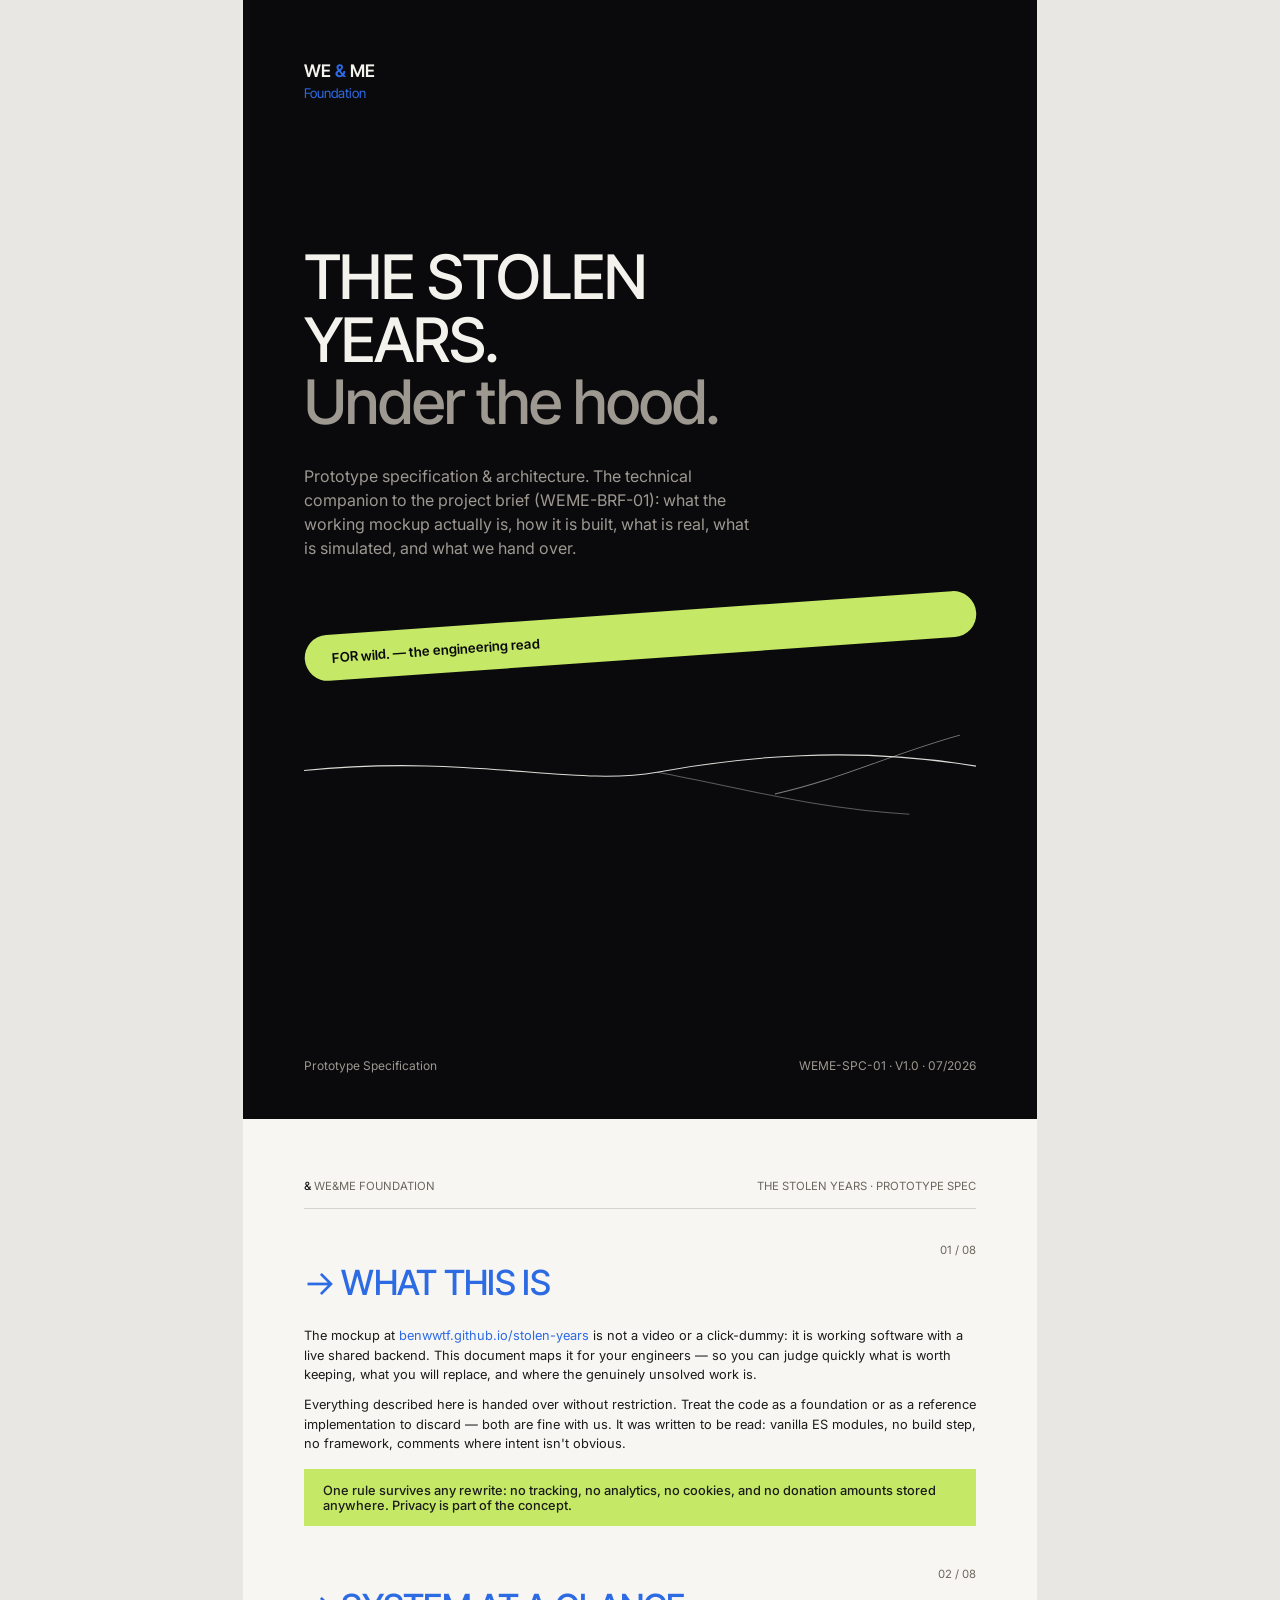
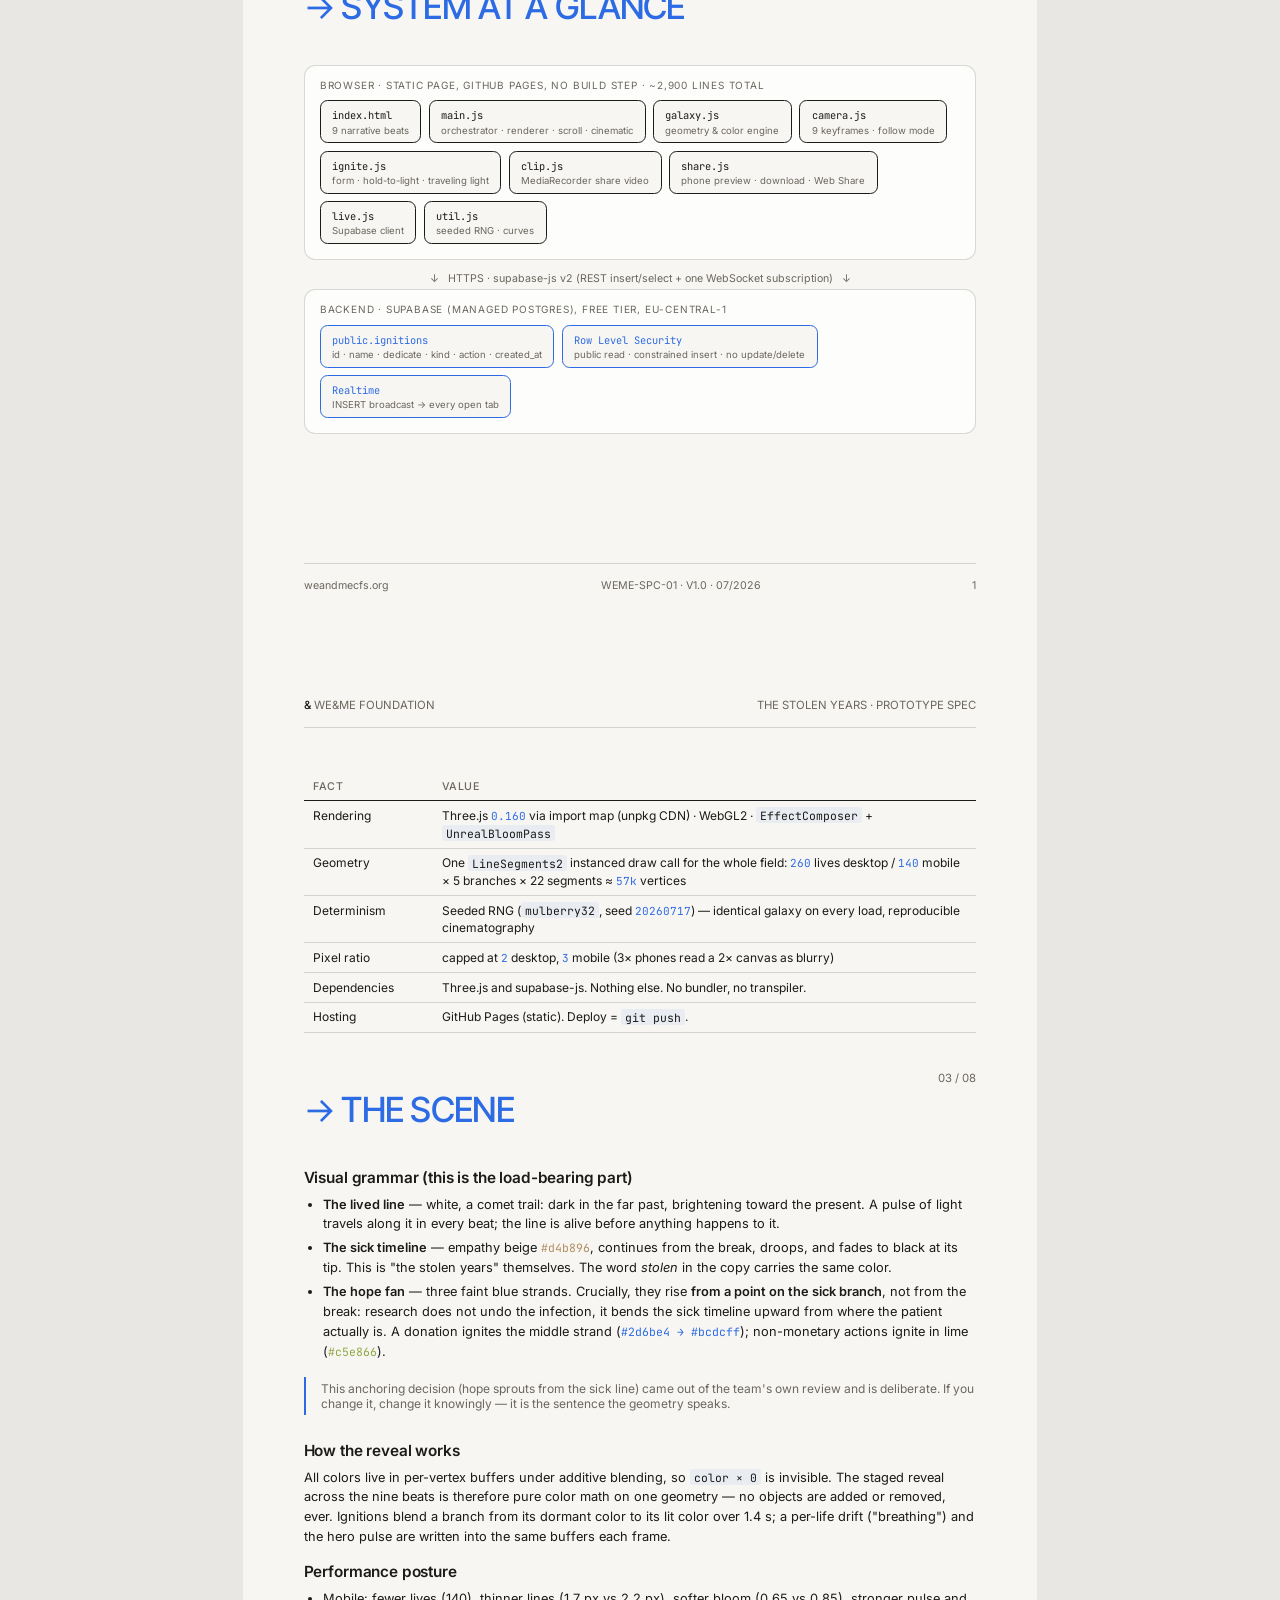
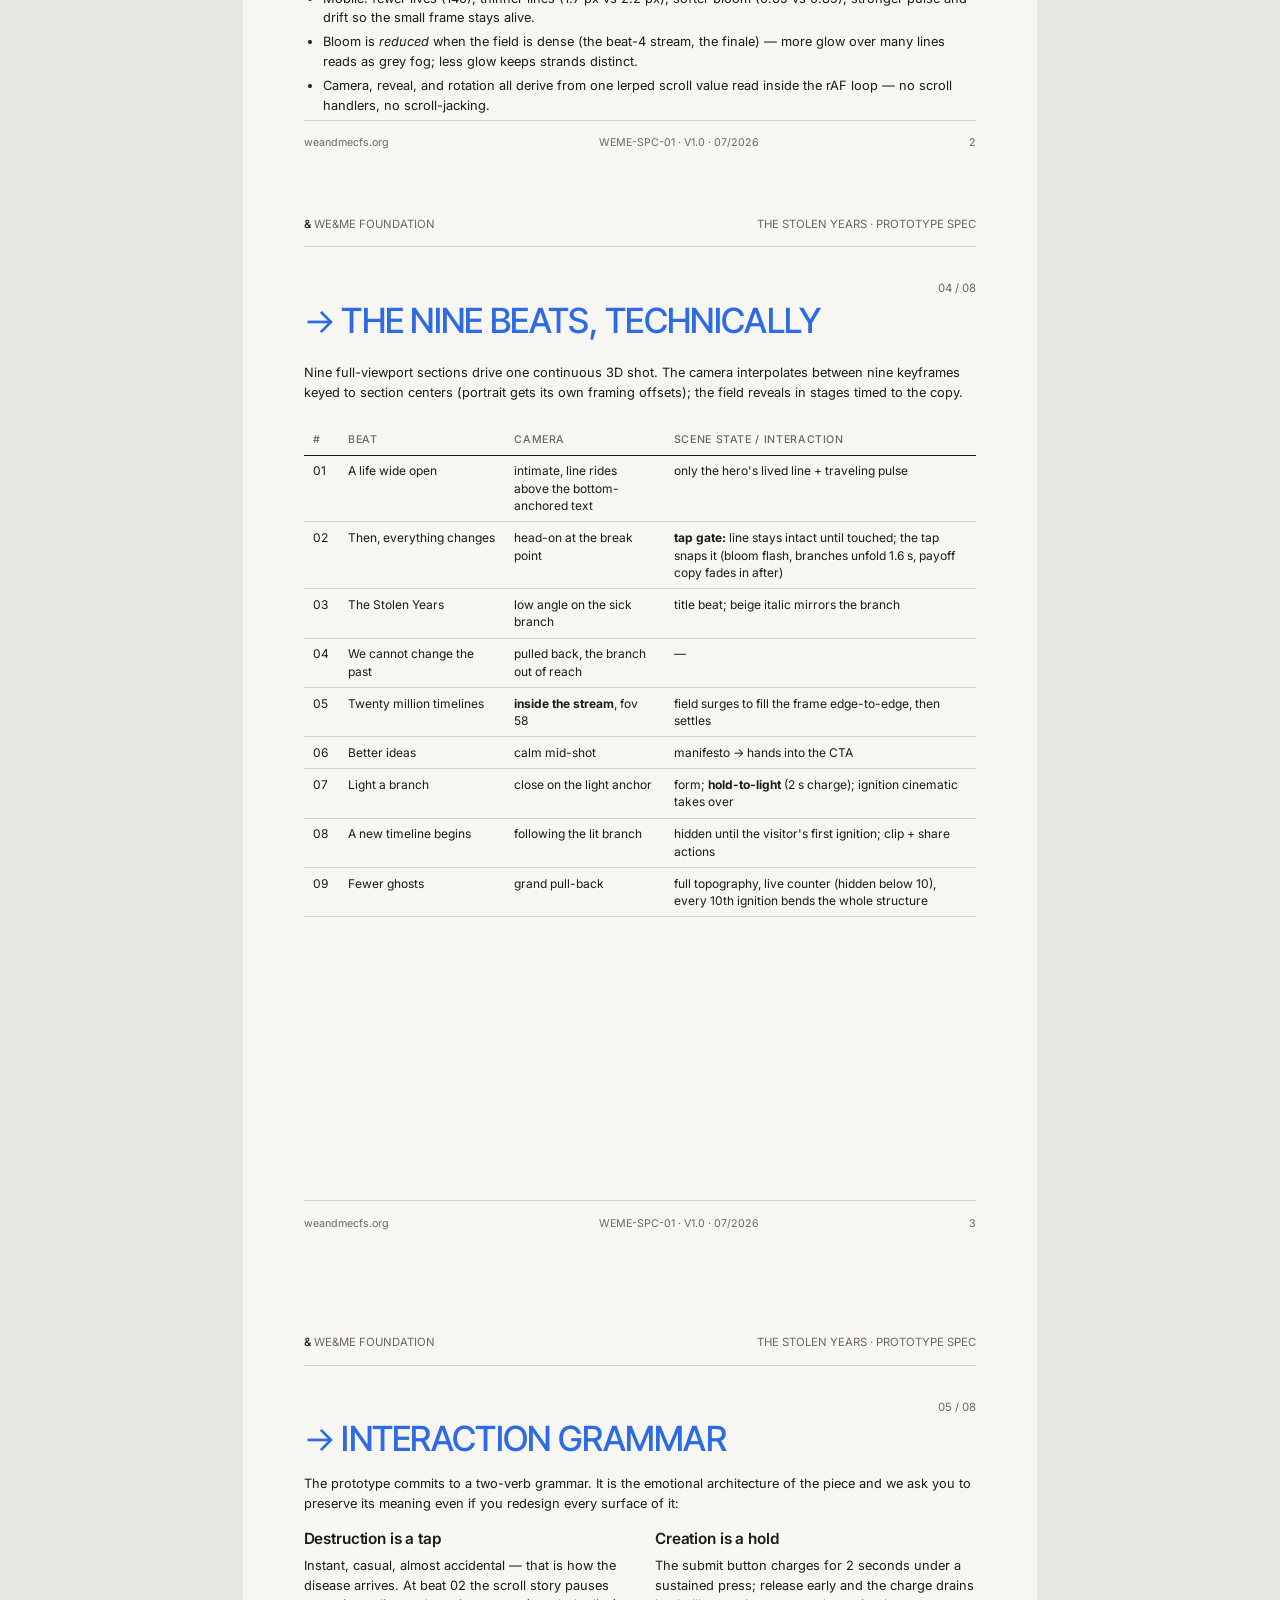
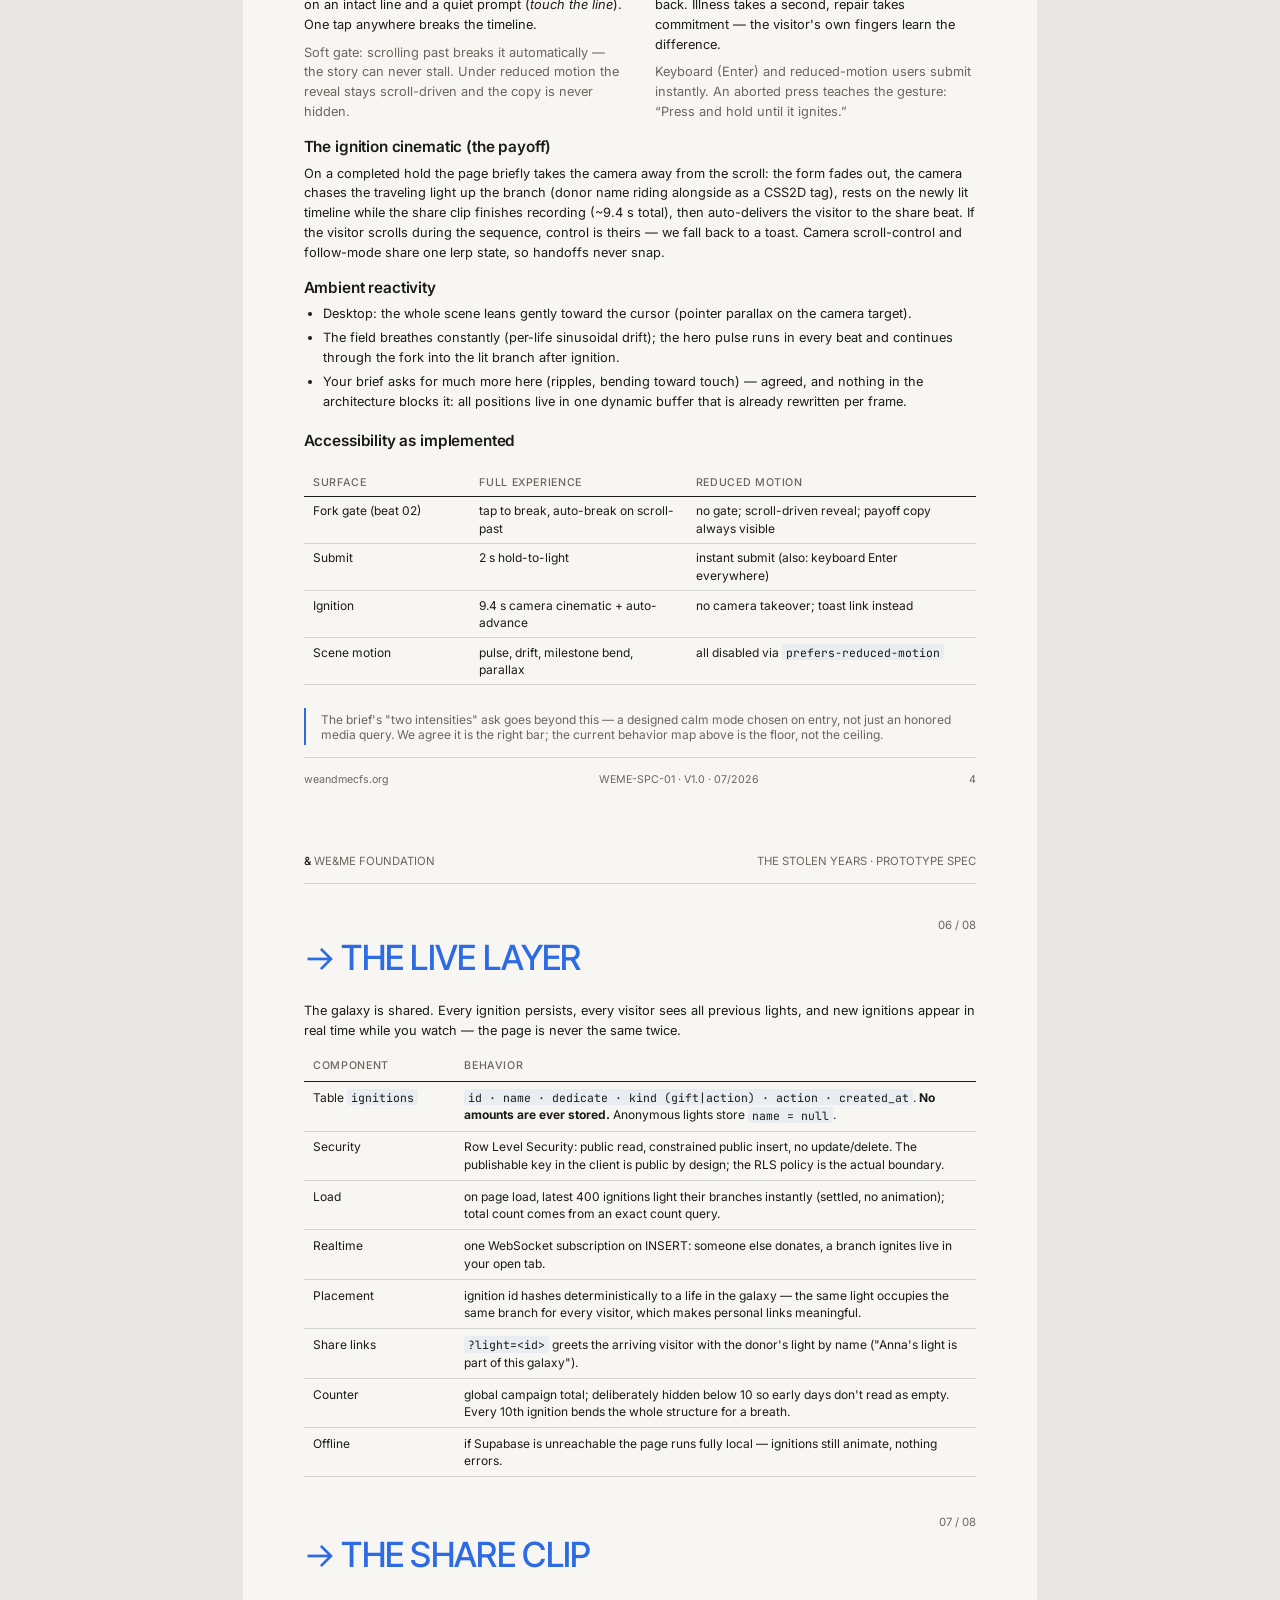
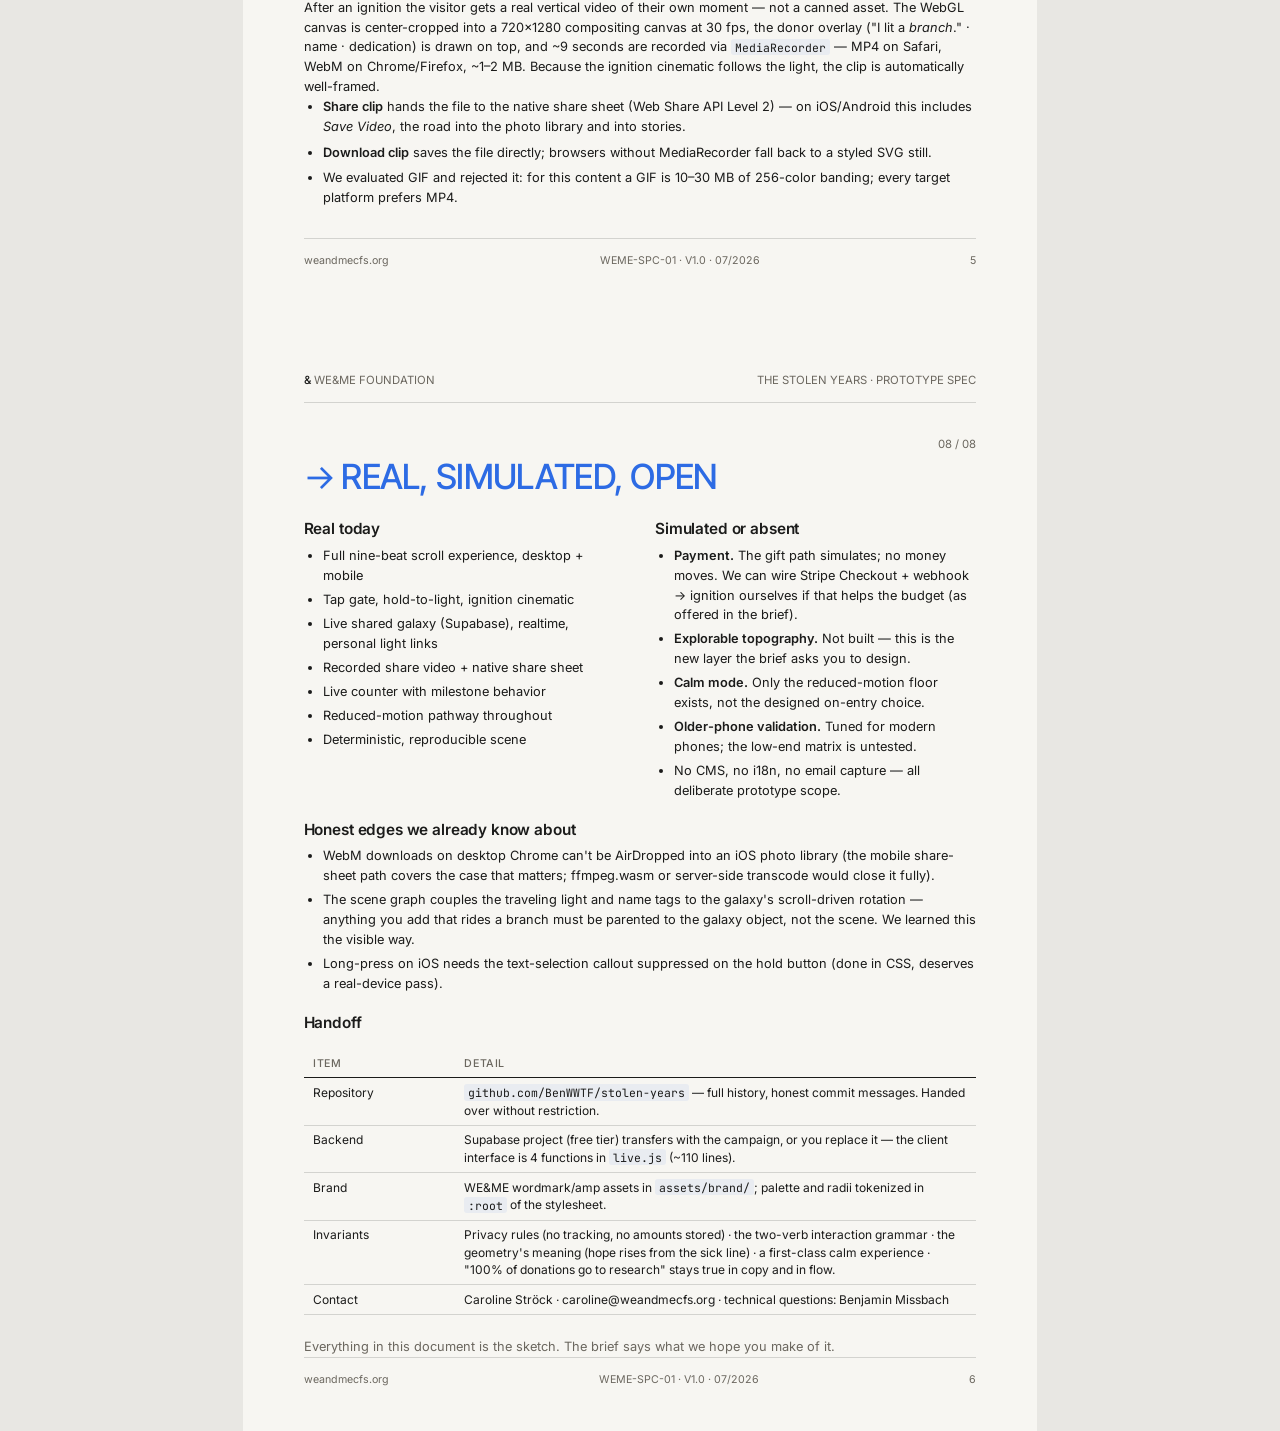
==== docs/specs.html @ 10ed70bc "Prototype spec & architecture document (WEME-SPC-01), companion to the WILD brief Co-Authored-By: Cl" ====
<!doctype html>
<html lang="en">
<head>
<meta charset="utf-8" />
<title>The Stolen Years · Prototype Specification &amp; Architecture</title>
<link rel="preconnect" href="https://fonts.googleapis.com" />
<link rel="preconnect" href="https://fonts.gstatic.com" crossorigin />
<link href="https://fonts.googleapis.com/css2?family=Inter:ital,wght@0,400;0,500;0,600;1,400&family=Inter+Tight:wght@400;500;600&family=JetBrains+Mono:wght@400;500&display=swap" rel="stylesheet" />
<style>
  :root {
    --blue: #2d6be4;
    --ink: #1b1b1a;
    --mute: #6b675f;
    --paper: #f7f6f2;
    --dark: #0a0a0d;
    --lime: #c5e866;
    --beige: #b08d5f;
    --hairline: rgba(27, 27, 26, 0.16);
  }
  * { box-sizing: border-box; margin: 0; padding: 0; }
  html, body { background: #e8e7e3; font-family: "Inter", sans-serif; color: var(--ink); }
  @page { size: A4; margin: 0; }
  .page {
    width: 210mm;
    height: 296mm;
    padding: 16mm 16mm 12mm;
    background: var(--paper);
    display: flex;
    flex-direction: column;
    page-break-after: always;
    position: relative;
    margin: 0 auto;
    overflow: hidden;
  }
  .page--dark { background: var(--dark); color: #f4f2ed; }

  /* Running header / footer */
  .runhead {
    display: flex;
    justify-content: space-between;
    font-size: 8.5pt;
    color: var(--mute);
    padding-bottom: 4mm;
    border-bottom: 1px solid var(--hairline);
    margin-bottom: 9mm;
  }
  .runhead b { color: var(--ink); font-weight: 500; }
  .foot {
    margin-top: auto;
    padding-top: 4mm;
    border-top: 1px solid var(--hairline);
    display: flex;
    justify-content: space-between;
    font-size: 8pt;
    color: var(--mute);
  }

  /* Type */
  h1.section {
    font-family: "Inter Tight", sans-serif;
    font-weight: 500;
    font-size: 26pt;
    letter-spacing: -0.02em;
    color: var(--blue);
    margin: 0 0 6mm;
  }
  h1.section .arrow { font-weight: 400; }
  .secno { font-size: 8.5pt; color: var(--mute); text-align: right; margin-bottom: 1mm; }
  h2 { font-size: 11.5pt; font-weight: 600; margin: 6mm 0 2.5mm; letter-spacing: -0.01em; }
  p, li { font-size: 9.6pt; line-height: 1.55; }
  p + p { margin-top: 2.5mm; }
  ul { padding-left: 5mm; }
  li { margin-bottom: 1.6mm; }
  li b { font-weight: 600; }
  .mute { color: var(--mute); }
  code, .mono { font-family: "JetBrains Mono", monospace; font-size: 8.6pt; }
  code { background: rgba(45, 107, 228, 0.07); padding: 0.5pt 3pt; border-radius: 3px; }

  .cols { display: grid; grid-template-columns: 1fr 1fr; gap: 8mm; }

  /* Fact table */
  table { width: 100%; border-collapse: collapse; margin: 3mm 0; }
  th, td { text-align: left; font-size: 9pt; line-height: 1.45; padding: 1.8mm 2.5mm; vertical-align: top; }
  th { font-size: 8pt; text-transform: uppercase; letter-spacing: 0.06em; color: var(--mute); font-weight: 500; border-bottom: 1px solid var(--ink); }
  td { border-bottom: 1px solid var(--hairline); }
  td:first-child { white-space: nowrap; }
  .num { font-family: "JetBrains Mono", monospace; font-size: 8.3pt; color: var(--blue); }

  /* Callout */
  .callout {
    background: var(--lime);
    padding: 3.5mm 5mm;
    font-size: 9.6pt;
    font-weight: 500;
    margin: 4mm 0;
  }
  .quiet {
    border-left: 2px solid var(--blue);
    padding: 1mm 0 1mm 4mm;
    color: var(--mute);
    font-size: 9pt;
    margin: 3mm 0;
  }

  /* Architecture diagram */
  .diagram { margin: 4mm 0; }
  .diagram .lane {
    border: 1px solid var(--hairline);
    border-radius: 3mm;
    padding: 3.5mm 4mm 4mm;
    margin-bottom: 3mm;
    background: #fdfdfb;
  }
  .diagram .lane__label { font-size: 7.5pt; text-transform: uppercase; letter-spacing: 0.08em; color: var(--mute); margin-bottom: 2.5mm; }
  .boxes { display: flex; flex-wrap: wrap; gap: 2mm; }
  .box {
    border: 1px solid var(--ink);
    border-radius: 2mm;
    padding: 1.8mm 3mm;
    font-family: "JetBrains Mono", monospace;
    font-size: 7.8pt;
    background: var(--paper);
  }
  .box small { display: block; font-family: "Inter", sans-serif; font-size: 7.2pt; color: var(--mute); margin-top: 0.6mm; }
  .box--blue { border-color: var(--blue); color: var(--blue); }
  .connector { text-align: center; color: var(--mute); font-size: 8pt; margin: 1.2mm 0; }

  /* Cover */
  .cover-title {
    font-family: "Inter Tight", sans-serif;
    font-weight: 500;
    font-size: 46pt;
    line-height: 1.02;
    letter-spacing: -0.02em;
    margin-top: 38mm;
  }
  .cover-sub { font-size: 12pt; color: #9d9890; margin-top: 8mm; max-width: 120mm; line-height: 1.5; }
  .cover-brand { font-family: "Inter Tight", sans-serif; font-size: 13pt; font-weight: 600; }
  .cover-brand span { color: var(--blue); }
  .cover-meta { margin-top: auto; display: flex; justify-content: space-between; font-size: 9pt; color: #9d9890; }
  .cover-badge {
    margin-top: 14mm;
    display: inline-block;
    background: var(--lime);
    color: var(--dark);
    border-radius: 999px;
    padding: 4mm 7mm;
    font-size: 10pt;
    font-weight: 600;
    transform: rotate(-4deg);
  }
  .beatline { stroke: #f4f2ed; stroke-width: 1.2; fill: none; }
  .tight h2 { margin: 4mm 0 2mm; }
  .tight li { margin-bottom: 1.1mm; }
  .tight td, .tight th { padding: 1.5mm 2.5mm; }
</style>
</head>
<body>

<!-- ============ COVER ============ -->
<div class="page page--dark">
  <div class="cover-brand">WE <span>&amp;</span> ME<br /><span style="font-weight:400; font-size:10pt;">Foundation</span></div>
  <div class="cover-title">THE STOLEN<br />YEARS.<br /><span style="color:#9d9890;">Under the hood.</span></div>
  <p class="cover-sub">
    Prototype specification &amp; architecture. The technical companion to the
    project brief (WEME-BRF-01): what the working mockup actually is, how it is
    built, what is real, what is simulated, and what we hand over.
  </p>
  <div class="cover-badge">FOR wild. — the engineering read</div>
  <svg viewBox="0 0 800 120" style="width:100%; margin-top:16mm;" aria-hidden="true">
    <path class="beatline" d="M0,60 C200,40 320,80 420,62 S 650,30 800,55" opacity="0.9"/>
    <path class="beatline" d="M420,62 C520,80 600,105 720,112" opacity="0.35" stroke="#b08d5f"/>
    <path class="beatline" d="M560,88 C640,70 700,40 780,18" opacity="0.5" stroke="#2d6be4"/>
  </svg>
  <div class="cover-meta">
    <span>Prototype Specification</span>
    <span>WEME-SPC-01 · V1.0 · 07/2026</span>
  </div>
</div>

<!-- ============ PAGE 1 · What this is + at a glance ============ -->
<div class="page">
  <div class="runhead"><span><b>&amp;</b> WE&amp;ME FOUNDATION</span><span>THE STOLEN YEARS · PROTOTYPE SPEC</span></div>

  <div class="secno">01 / 08</div>
  <h1 class="section"><span class="arrow">→</span> WHAT THIS IS</h1>
  <p>
    The mockup at <a href="https://benwwtf.github.io/stolen-years/" style="color:var(--blue); text-decoration:none;">benwwtf.github.io/stolen-years</a>
    is not a video or a click-dummy: it is working software with a live shared backend. This document maps it
    for your engineers — so you can judge quickly what is worth keeping, what you will replace, and where the
    genuinely unsolved work is.
  </p>
  <p>
    Everything described here is handed over without restriction. Treat the code as a foundation or as a
    reference implementation to discard — both are fine with us. It was written to be read: vanilla ES modules,
    no build step, no framework, comments where intent isn't obvious.
  </p>
  <div class="callout">One rule survives any rewrite: no tracking, no analytics, no cookies, and no donation
  amounts stored anywhere. Privacy is part of the concept.</div>

  <div class="secno" style="margin-top:7mm;">02 / 08</div>
  <h1 class="section"><span class="arrow">→</span> SYSTEM AT A GLANCE</h1>

  <div class="diagram">
    <div class="lane">
      <div class="lane__label">Browser · static page, GitHub Pages, no build step · ~2,900 lines total</div>
      <div class="boxes">
        <div class="box">index.html<small>9 narrative beats</small></div>
        <div class="box">main.js<small>orchestrator · renderer · scroll · cinematic</small></div>
        <div class="box">galaxy.js<small>geometry &amp; color engine</small></div>
        <div class="box">camera.js<small>9 keyframes · follow mode</small></div>
        <div class="box">ignite.js<small>form · hold-to-light · traveling light</small></div>
        <div class="box">clip.js<small>MediaRecorder share video</small></div>
        <div class="box">share.js<small>phone preview · download · Web Share</small></div>
        <div class="box">live.js<small>Supabase client</small></div>
        <div class="box">util.js<small>seeded RNG · curves</small></div>
      </div>
    </div>
    <div class="connector">↓ &nbsp; HTTPS · supabase-js v2 (REST insert/select + one WebSocket subscription) &nbsp; ↓</div>
    <div class="lane">
      <div class="lane__label">Backend · Supabase (managed Postgres), free tier, eu-central-1</div>
      <div class="boxes">
        <div class="box box--blue">public.ignitions<small>id · name · dedicate · kind · action · created_at</small></div>
        <div class="box box--blue">Row Level Security<small>public read · constrained insert · no update/delete</small></div>
        <div class="box box--blue">Realtime<small>INSERT broadcast → every open tab</small></div>
      </div>
    </div>
  </div>

  <div class="foot"><span>weandmecfs.org</span><span>WEME-SPC-01 · V1.0 · 07/2026</span><span>1</span></div>
</div>

<!-- ============ PAGE 2 · Facts + The scene ============ -->
<div class="page tight">
  <div class="runhead"><span><b>&amp;</b> WE&amp;ME FOUNDATION</span><span>THE STOLEN YEARS · PROTOTYPE SPEC</span></div>

  <table>
    <tr><th style="width:34mm;">Fact</th><th>Value</th></tr>
    <tr><td>Rendering</td><td>Three.js <span class="num">0.160</span> via import map (unpkg CDN) · WebGL2 · <code>EffectComposer</code> + <code>UnrealBloomPass</code></td></tr>
    <tr><td>Geometry</td><td>One <code>LineSegments2</code> instanced draw call for the whole field: <span class="num">260</span> lives desktop / <span class="num">140</span> mobile × 5 branches × 22 segments ≈ <span class="num">57k</span> vertices</td></tr>
    <tr><td>Determinism</td><td>Seeded RNG (<code>mulberry32</code>, seed <span class="num">20260717</span>) — identical galaxy on every load, reproducible cinematography</td></tr>
    <tr><td>Pixel ratio</td><td>capped at <span class="num">2</span> desktop, <span class="num">3</span> mobile (3× phones read a 2× canvas as blurry)</td></tr>
    <tr><td>Dependencies</td><td>Three.js and supabase-js. Nothing else. No bundler, no transpiler.</td></tr>
    <tr><td>Hosting</td><td>GitHub Pages (static). Deploy = <code>git push</code>.</td></tr>
  </table>

  <div class="secno" style="margin-top:7mm;">03 / 08</div>
  <h1 class="section"><span class="arrow">→</span> THE SCENE</h1>

  <h2>Visual grammar (this is the load-bearing part)</h2>
  <ul>
    <li><b>The lived line</b> — white, a comet trail: dark in the far past, brightening toward the present. A pulse
      of light travels along it in every beat; the line is alive before anything happens to it.</li>
    <li><b>The sick timeline</b> — empathy beige <span class="mono" style="color:var(--beige);">#d4b896</span>, continues
      from the break, droops, and fades to black at its tip. This is "the stolen years" themselves. The word
      <i>stolen</i> in the copy carries the same color.</li>
    <li><b>The hope fan</b> — three faint blue strands. Crucially, they rise <b>from a point on the sick branch</b>,
      not from the break: research does not undo the infection, it bends the sick timeline upward from where
      the patient actually is. A donation ignites the middle strand
      (<span class="mono" style="color:var(--blue);">#2d6be4 → #bcdcff</span>); non-monetary actions ignite in lime
      (<span class="mono" style="color:#8fa844;">#c5e866</span>).</li>
  </ul>
  <div class="quiet">This anchoring decision (hope sprouts from the sick line) came out of the team's own review
  and is deliberate. If you change it, change it knowingly — it is the sentence the geometry speaks.</div>

  <h2>How the reveal works</h2>
  <p>
    All colors live in per-vertex buffers under additive blending, so <code>color × 0</code> is invisible.
    The staged reveal across the nine beats is therefore pure color math on one geometry — no objects are
    added or removed, ever. Ignitions blend a branch from its dormant color to its lit color over 1.4&nbsp;s;
    a per-life drift ("breathing") and the hero pulse are written into the same buffers each frame.
  </p>

  <h2>Performance posture</h2>
  <ul>
    <li>Mobile: fewer lives (140), thinner lines (1.7&nbsp;px vs 2.2&nbsp;px), softer bloom (0.65 vs 0.85), stronger pulse and drift so the small frame stays alive.</li>
    <li>Bloom is <i>reduced</i> when the field is dense (the beat-4 stream, the finale) — more glow over many lines reads as grey fog; less glow keeps strands distinct.</li>
    <li>Camera, reveal, and rotation all derive from one lerped scroll value read inside the rAF loop — no scroll handlers, no scroll-jacking.</li>
  </ul>

  <div class="foot"><span>weandmecfs.org</span><span>WEME-SPC-01 · V1.0 · 07/2026</span><span>2</span></div>
</div>

<!-- ============ PAGE 3 · Nine beats ============ -->
<div class="page">
  <div class="runhead"><span><b>&amp;</b> WE&amp;ME FOUNDATION</span><span>THE STOLEN YEARS · PROTOTYPE SPEC</span></div>

  <div class="secno">04 / 08</div>
  <h1 class="section"><span class="arrow">→</span> THE NINE BEATS, TECHNICALLY</h1>
  <p style="margin-bottom:3mm;">
    Nine full-viewport sections drive one continuous 3D shot. The camera interpolates between nine keyframes
    keyed to section centers (portrait gets its own framing offsets); the field reveals in stages timed to the copy.
  </p>
  <table>
    <tr><th style="width:8mm;">#</th><th style="width:44mm;">Beat</th><th>Camera</th><th>Scene state / interaction</th></tr>
    <tr><td>01</td><td>A life wide open</td><td>intimate, line rides above the bottom-anchored text</td><td>only the hero's lived line + traveling pulse</td></tr>
    <tr><td>02</td><td>Then, everything changes</td><td>head-on at the break point</td><td><b>tap gate:</b> line stays intact until touched; the tap snaps it (bloom flash, branches unfold 1.6&nbsp;s, payoff copy fades in after)</td></tr>
    <tr><td>03</td><td>The Stolen Years</td><td>low angle on the sick branch</td><td>title beat; beige italic mirrors the branch</td></tr>
    <tr><td>04</td><td>We cannot change the past</td><td>pulled back, the branch out of reach</td><td>—</td></tr>
    <tr><td>05</td><td>Twenty million timelines</td><td><b>inside the stream</b>, fov 58</td><td>field surges to fill the frame edge-to-edge, then settles</td></tr>
    <tr><td>06</td><td>Better ideas</td><td>calm mid-shot</td><td>manifesto → hands into the CTA</td></tr>
    <tr><td>07</td><td>Light a branch</td><td>close on the light anchor</td><td>form; <b>hold-to-light</b> (2&nbsp;s charge); ignition cinematic takes over</td></tr>
    <tr><td>08</td><td>A new timeline begins</td><td>following the lit branch</td><td>hidden until the visitor's first ignition; clip + share actions</td></tr>
    <tr><td>09</td><td>Fewer ghosts</td><td>grand pull-back</td><td>full topography, live counter (hidden below 10), every 10th ignition bends the whole structure</td></tr>
  </table>

  <div class="foot"><span>weandmecfs.org</span><span>WEME-SPC-01 · V1.0 · 07/2026</span><span>3</span></div>
</div>

<!-- ============ PAGE 5 · Interaction grammar ============ -->
<div class="page tight">
  <div class="runhead"><span><b>&amp;</b> WE&amp;ME FOUNDATION</span><span>THE STOLEN YEARS · PROTOTYPE SPEC</span></div>

  <div class="secno">05 / 08</div>
  <h1 class="section" style="margin-bottom:4mm;"><span class="arrow">→</span> INTERACTION GRAMMAR</h1>

  <p>
    The prototype commits to a two-verb grammar. It is the emotional architecture of the piece and we ask you
    to preserve its meaning even if you redesign every surface of it:
  </p>
  <div class="cols" style="margin-top:4mm;">
    <div>
      <h2 style="margin-top:0;">Destruction is a tap</h2>
      <p>Instant, casual, almost accidental — that is how the disease arrives. At beat 02 the scroll story
      pauses on an intact line and a quiet prompt (<i>touch the line</i>). One tap anywhere breaks the timeline.</p>
      <p class="mute" style="margin-top:2mm;">Soft gate: scrolling past breaks it automatically — the story can
      never stall. Under reduced motion the reveal stays scroll-driven and the copy is never hidden.</p>
    </div>
    <div>
      <h2 style="margin-top:0;">Creation is a hold</h2>
      <p>The submit button charges for 2 seconds under a sustained press; release early and the charge drains
      back. Illness takes a second, repair takes commitment — the visitor's own fingers learn the difference.</p>
      <p class="mute" style="margin-top:2mm;">Keyboard (Enter) and reduced-motion users submit instantly.
      An aborted press teaches the gesture: “Press and hold until it ignites.”</p>
    </div>
  </div>

  <h2>The ignition cinematic (the payoff)</h2>
  <p>
    On a completed hold the page briefly takes the camera away from the scroll: the form fades out, the camera
    chases the traveling light up the branch (donor name riding alongside as a CSS2D tag), rests on the newly
    lit timeline while the share clip finishes recording (~9.4&nbsp;s total), then auto-delivers the visitor to
    the share beat. If the visitor scrolls during the sequence, control is theirs — we fall back to a toast.
    Camera scroll-control and follow-mode share one lerp state, so handoffs never snap.
  </p>

  <h2>Ambient reactivity</h2>
  <ul>
    <li>Desktop: the whole scene leans gently toward the cursor (pointer parallax on the camera target).</li>
    <li>The field breathes constantly (per-life sinusoidal drift); the hero pulse runs in every beat and continues through the fork into the lit branch after ignition.</li>
    <li>Your brief asks for much more here (ripples, bending toward touch) — agreed, and nothing in the architecture blocks it: all positions live in one dynamic buffer that is already rewritten per frame.</li>
  </ul>

  <h2>Accessibility as implemented</h2>
  <table>
    <tr><th style="width:44mm;">Surface</th><th>Full experience</th><th>Reduced motion</th></tr>
    <tr><td>Fork gate (beat 02)</td><td>tap to break, auto-break on scroll-past</td><td>no gate; scroll-driven reveal; payoff copy always visible</td></tr>
    <tr><td>Submit</td><td>2&nbsp;s hold-to-light</td><td>instant submit (also: keyboard Enter everywhere)</td></tr>
    <tr><td>Ignition</td><td>9.4&nbsp;s camera cinematic + auto-advance</td><td>no camera takeover; toast link instead</td></tr>
    <tr><td>Scene motion</td><td>pulse, drift, milestone bend, parallax</td><td>all disabled via <code>prefers-reduced-motion</code></td></tr>
  </table>
  <div class="quiet">The brief's "two intensities" ask goes beyond this — a designed calm mode chosen on entry,
  not just an honored media query. We agree it is the right bar; the current behavior map above is the floor,
  not the ceiling.</div>

  <div class="foot"><span>weandmecfs.org</span><span>WEME-SPC-01 · V1.0 · 07/2026</span><span>4</span></div>
</div>

<!-- ============ PAGE 4 · Live layer + clip ============ -->
<div class="page">
  <div class="runhead"><span><b>&amp;</b> WE&amp;ME FOUNDATION</span><span>THE STOLEN YEARS · PROTOTYPE SPEC</span></div>

  <div class="secno">06 / 08</div>
  <h1 class="section"><span class="arrow">→</span> THE LIVE LAYER</h1>
  <p>
    The galaxy is shared. Every ignition persists, every visitor sees all previous lights, and new ignitions
    appear in real time while you watch — the page is never the same twice.
  </p>
  <table>
    <tr><th style="width:40mm;">Component</th><th>Behavior</th></tr>
    <tr><td>Table <code>ignitions</code></td><td><code>id · name · dedicate · kind (gift|action) · action · created_at</code>. <b>No amounts are ever stored.</b> Anonymous lights store <code>name = null</code>.</td></tr>
    <tr><td>Security</td><td>Row Level Security: public read, constrained public insert, no update/delete. The publishable key in the client is public by design; the RLS policy is the actual boundary.</td></tr>
    <tr><td>Load</td><td>on page load, latest 400 ignitions light their branches instantly (settled, no animation); total count comes from an exact count query.</td></tr>
    <tr><td>Realtime</td><td>one WebSocket subscription on INSERT: someone else donates, a branch ignites live in your open tab.</td></tr>
    <tr><td>Placement</td><td>ignition id hashes deterministically to a life in the galaxy — the same light occupies the same branch for every visitor, which makes personal links meaningful.</td></tr>
    <tr><td>Share links</td><td><code>?light=&lt;id&gt;</code> greets the arriving visitor with the donor's light by name ("Anna's light is part of this galaxy").</td></tr>
    <tr><td>Counter</td><td>global campaign total; deliberately hidden below 10 so early days don't read as empty. Every 10th ignition bends the whole structure for a breath.</td></tr>
    <tr><td>Offline</td><td>if Supabase is unreachable the page runs fully local — ignitions still animate, nothing errors.</td></tr>
  </table>

  <div class="secno" style="margin-top:7mm;">07 / 08</div>
  <h1 class="section"><span class="arrow">→</span> THE SHARE CLIP</h1>
  <p>
    After an ignition the visitor gets a real vertical video of their own moment — not a canned asset. The WebGL
    canvas is center-cropped into a 720×1280 compositing canvas at 30&nbsp;fps, the donor overlay ("I lit a
    <i>branch</i>." · name · dedication) is drawn on top, and ~9 seconds are recorded via
    <code>MediaRecorder</code> — MP4 on Safari, WebM on Chrome/Firefox, ~1–2&nbsp;MB. Because the ignition
    cinematic follows the light, the clip is automatically well-framed.
  </p>
  <ul>
    <li><b>Share clip</b> hands the file to the native share sheet (Web Share API Level 2) — on iOS/Android this includes <i>Save Video</i>, the road into the photo library and into stories.</li>
    <li><b>Download clip</b> saves the file directly; browsers without MediaRecorder fall back to a styled SVG still.</li>
    <li>We evaluated GIF and rejected it: for this content a GIF is 10–30&nbsp;MB of 256-color banding; every target platform prefers MP4.</li>
  </ul>

  <div class="foot"><span>weandmecfs.org</span><span>WEME-SPC-01 · V1.0 · 07/2026</span><span>5</span></div>
</div>

<!-- ============ PAGE 6 · Real vs simulated + handoff ============ -->
<div class="page tight">
  <div class="runhead"><span><b>&amp;</b> WE&amp;ME FOUNDATION</span><span>THE STOLEN YEARS · PROTOTYPE SPEC</span></div>

  <div class="secno">08 / 08</div>
  <h1 class="section"><span class="arrow">→</span> REAL, SIMULATED, OPEN</h1>

  <div class="cols">
    <div>
      <h2 style="margin-top:0;">Real today</h2>
      <ul>
        <li>Full nine-beat scroll experience, desktop + mobile</li>
        <li>Tap gate, hold-to-light, ignition cinematic</li>
        <li>Live shared galaxy (Supabase), realtime, personal light links</li>
        <li>Recorded share video + native share sheet</li>
        <li>Live counter with milestone behavior</li>
        <li>Reduced-motion pathway throughout</li>
        <li>Deterministic, reproducible scene</li>
      </ul>
    </div>
    <div>
      <h2 style="margin-top:0;">Simulated or absent</h2>
      <ul>
        <li><b>Payment.</b> The gift path simulates; no money moves. We can wire Stripe Checkout + webhook → ignition ourselves if that helps the budget (as offered in the brief).</li>
        <li><b>Explorable topography.</b> Not built — this is the new layer the brief asks you to design.</li>
        <li><b>Calm mode.</b> Only the reduced-motion floor exists, not the designed on-entry choice.</li>
        <li><b>Older-phone validation.</b> Tuned for modern phones; the low-end matrix is untested.</li>
        <li>No CMS, no i18n, no email capture — all deliberate prototype scope.</li>
      </ul>
    </div>
  </div>

  <h2>Honest edges we already know about</h2>
  <ul>
    <li>WebM downloads on desktop Chrome can't be AirDropped into an iOS photo library (the mobile share-sheet path covers the case that matters; ffmpeg.wasm or server-side transcode would close it fully).</li>
    <li>The scene graph couples the traveling light and name tags to the galaxy's scroll-driven rotation — anything you add that rides a branch must be parented to the galaxy object, not the scene. We learned this the visible way.</li>
    <li>Long-press on iOS needs the text-selection callout suppressed on the hold button (done in CSS, deserves a real-device pass).</li>
  </ul>

  <h2>Handoff</h2>
  <table>
    <tr><th style="width:40mm;">Item</th><th>Detail</th></tr>
    <tr><td>Repository</td><td><code>github.com/BenWWTF/stolen-years</code> — full history, honest commit messages. Handed over without restriction.</td></tr>
    <tr><td>Backend</td><td>Supabase project (free tier) transfers with the campaign, or you replace it — the client interface is 4 functions in <code>live.js</code> (~110 lines).</td></tr>
    <tr><td>Brand</td><td>WE&amp;ME wordmark/amp assets in <code>assets/brand/</code>; palette and radii tokenized in <code>:root</code> of the stylesheet.</td></tr>
    <tr><td>Invariants</td><td>Privacy rules (no tracking, no amounts stored) · the two-verb interaction grammar · the geometry's meaning (hope rises from the sick line) · a first-class calm experience · "100% of donations go to research" stays true in copy and in flow.</td></tr>
    <tr><td>Contact</td><td>Caroline Ströck · caroline@weandmecfs.org · technical questions: Benjamin Missbach</td></tr>
  </table>

  <p class="mute" style="margin-top:3mm;">
    Everything in this document is the sketch. The brief says what we hope you make of it.
  </p>

  <div class="foot"><span>weandmecfs.org</span><span>WEME-SPC-01 · V1.0 · 07/2026</span><span>6</span></div>
</div>

</body>
</html>
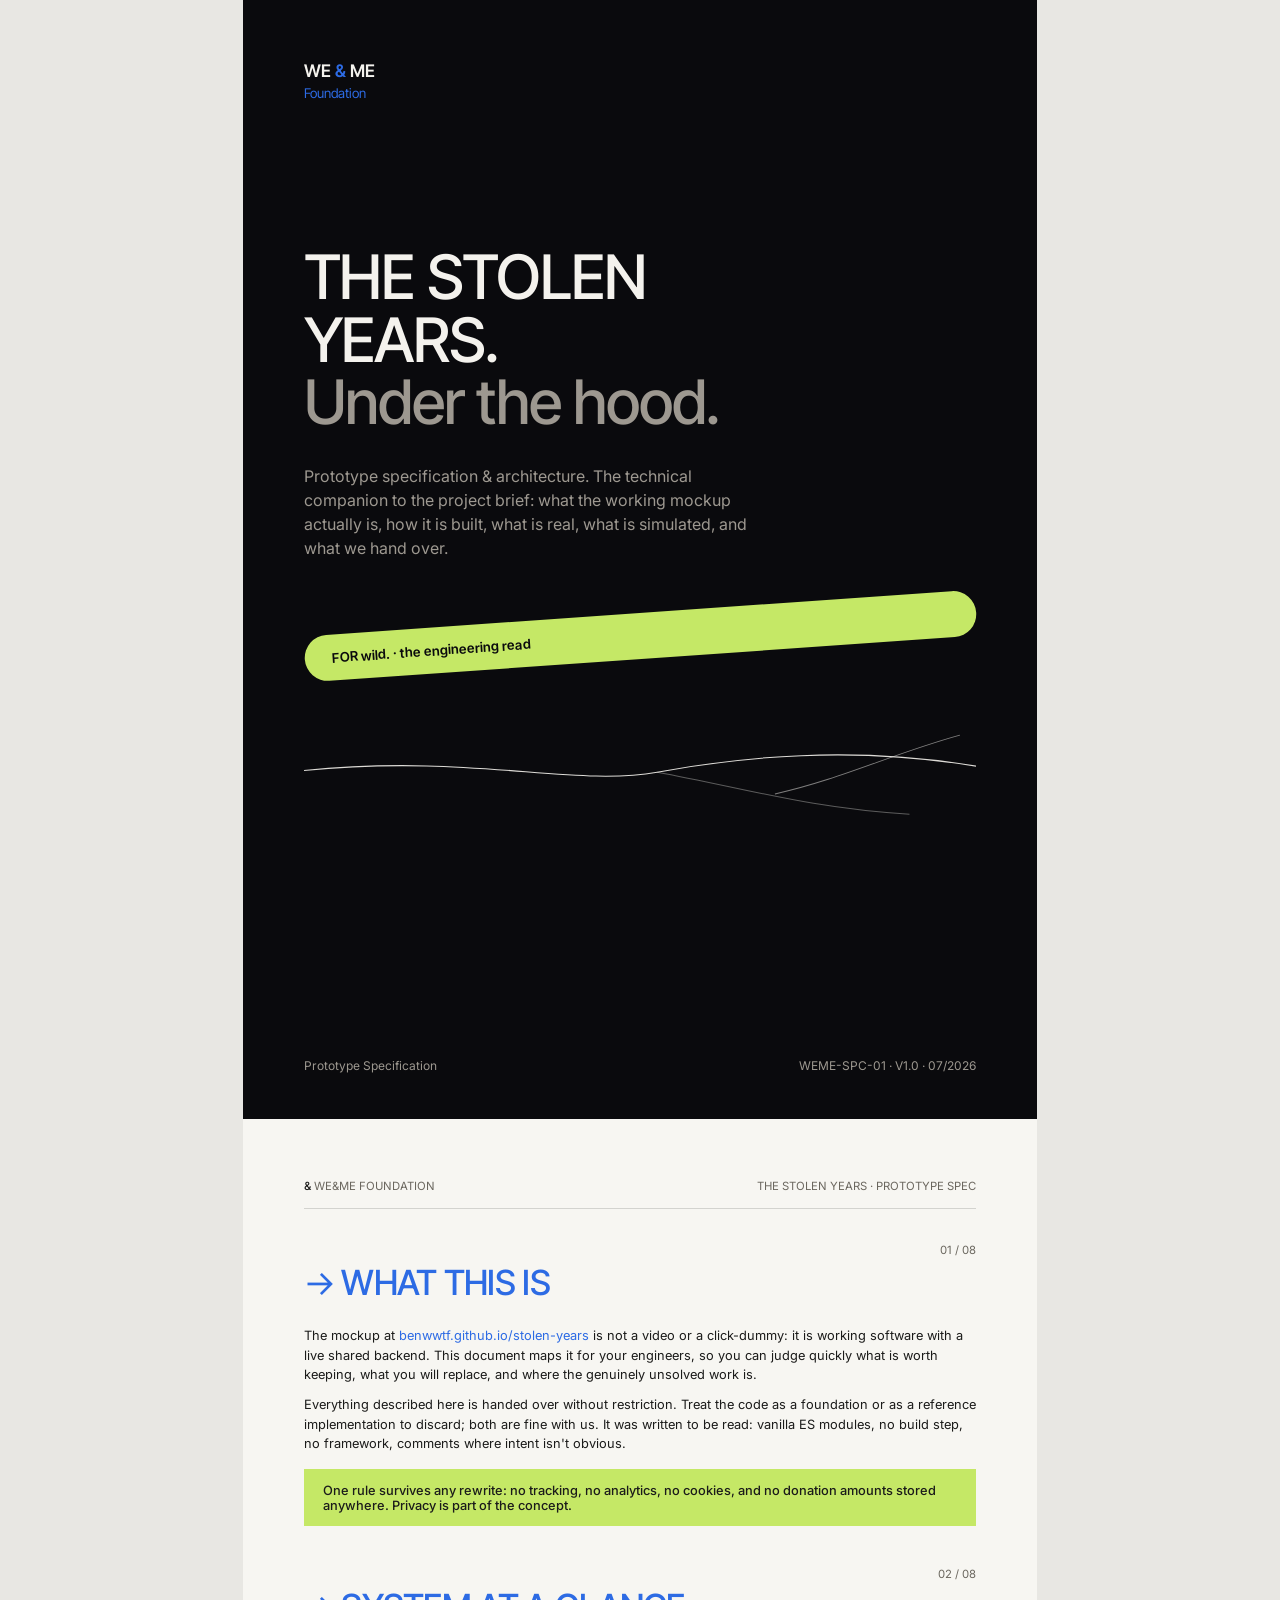
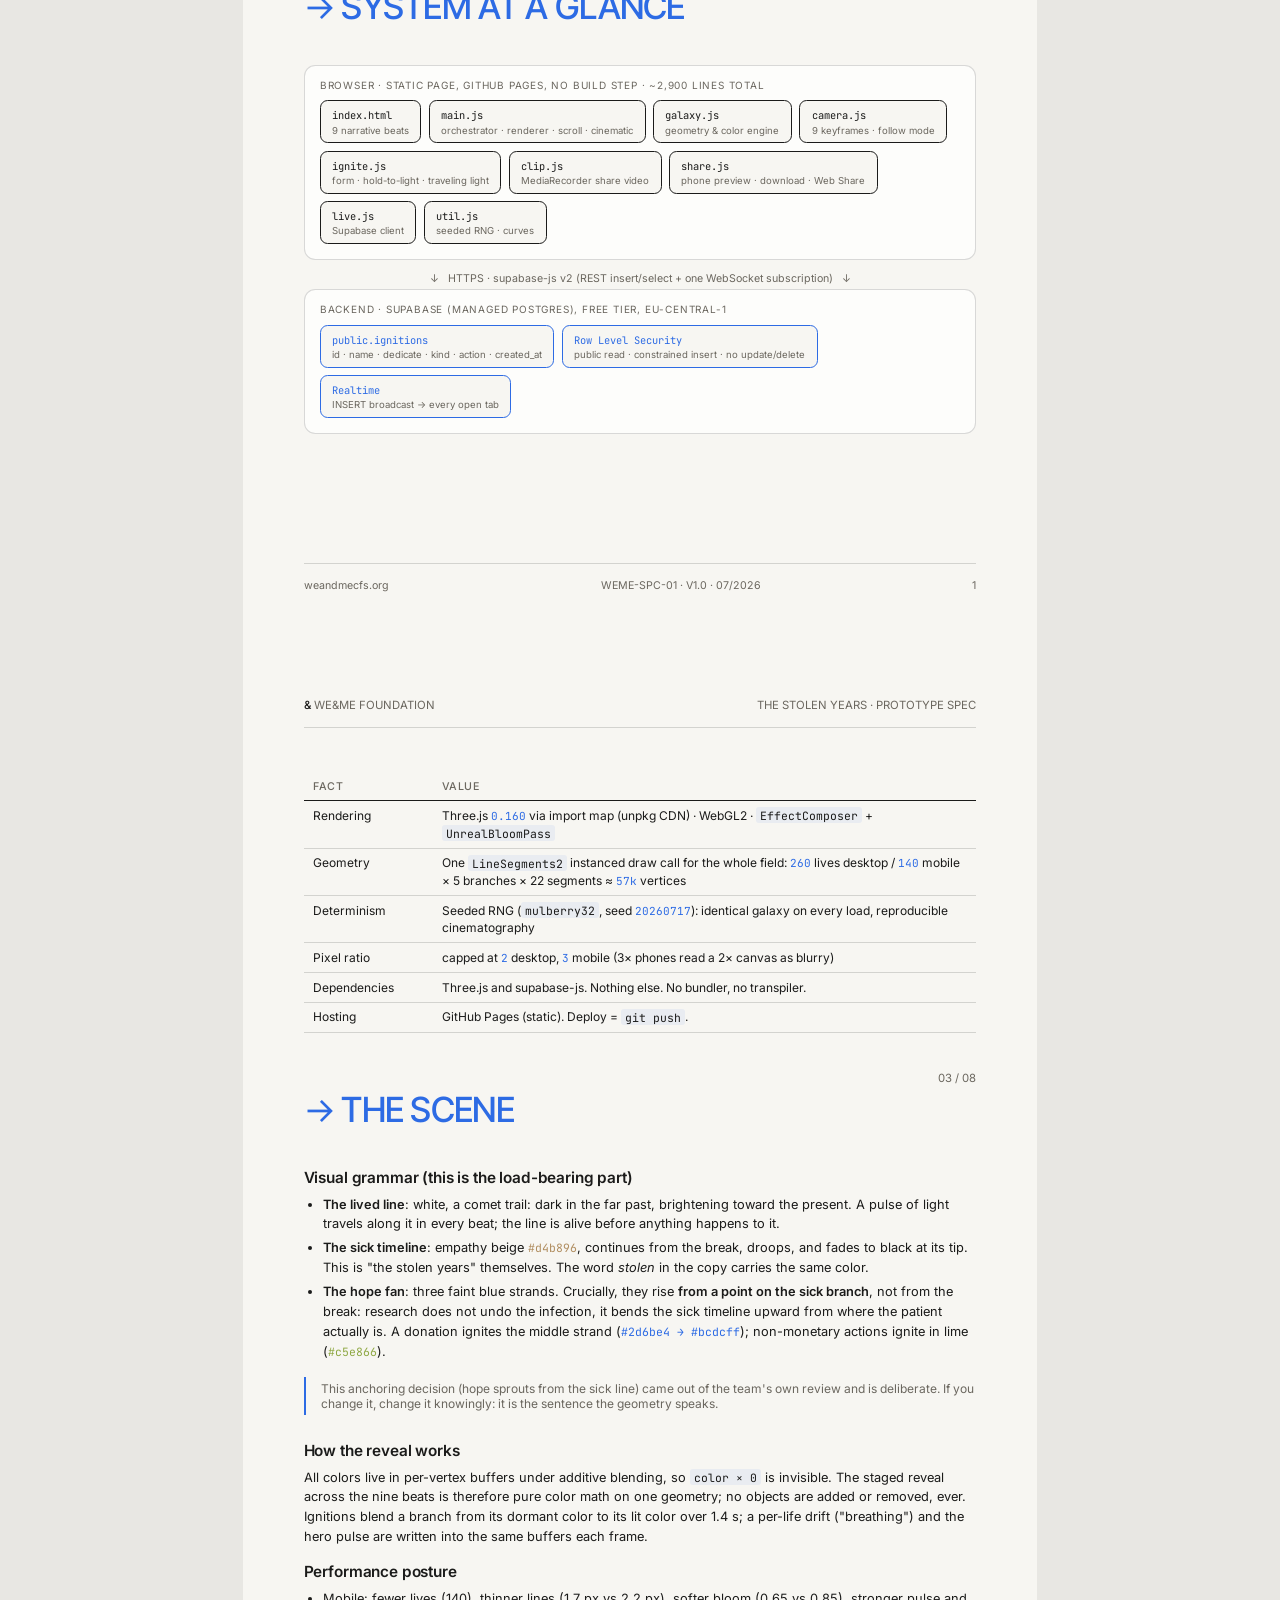
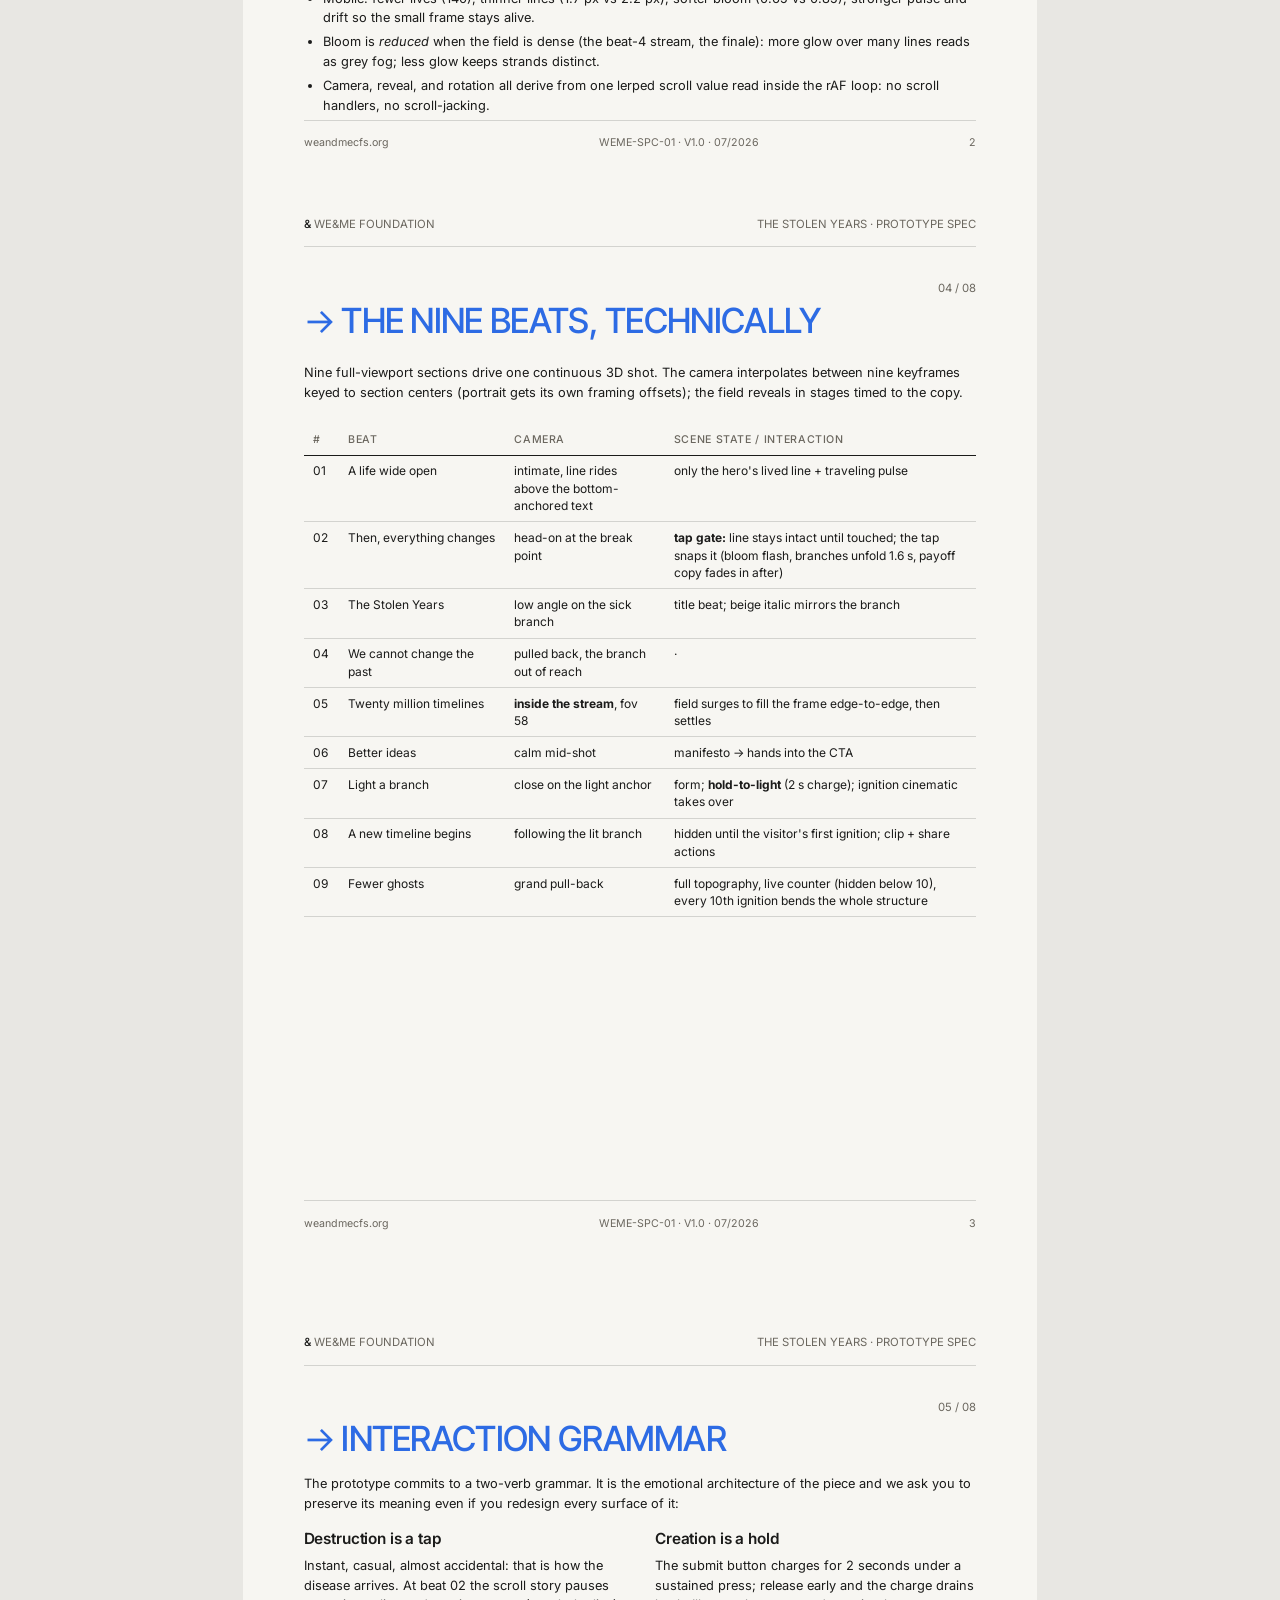
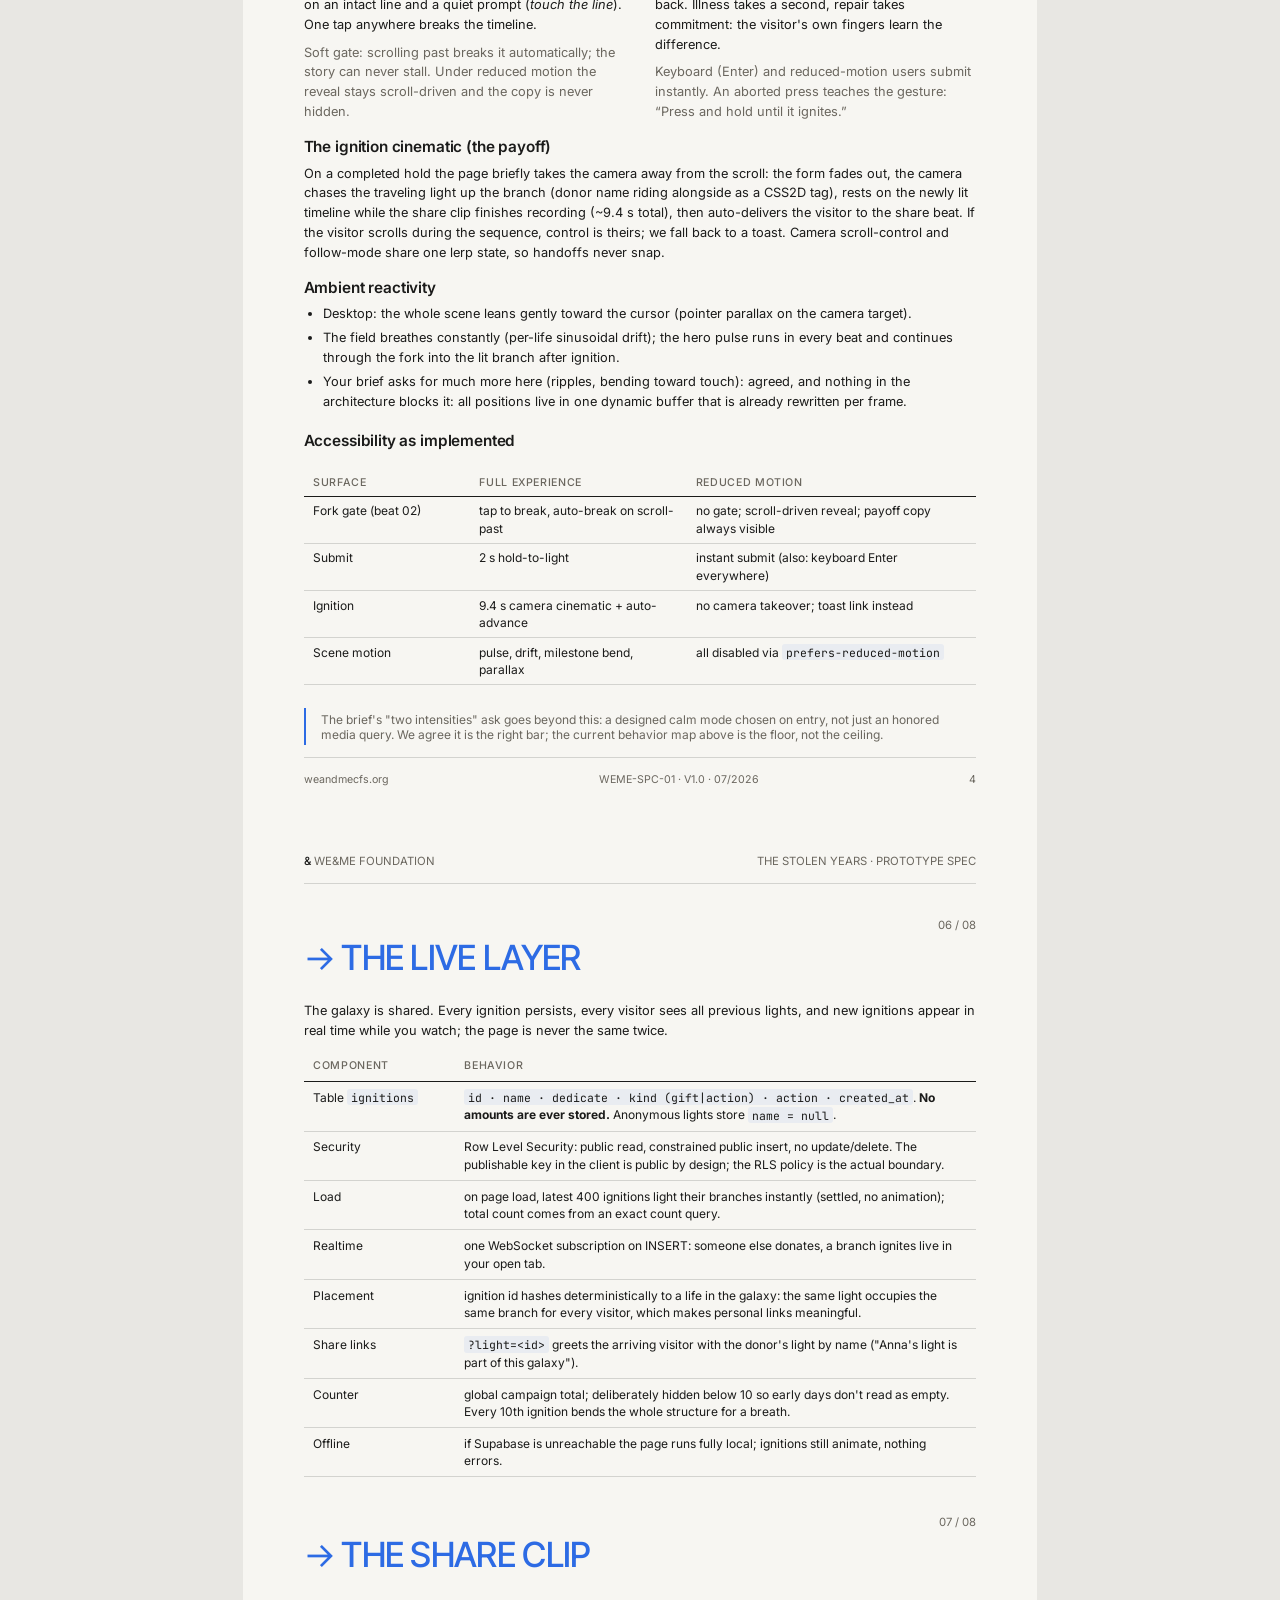
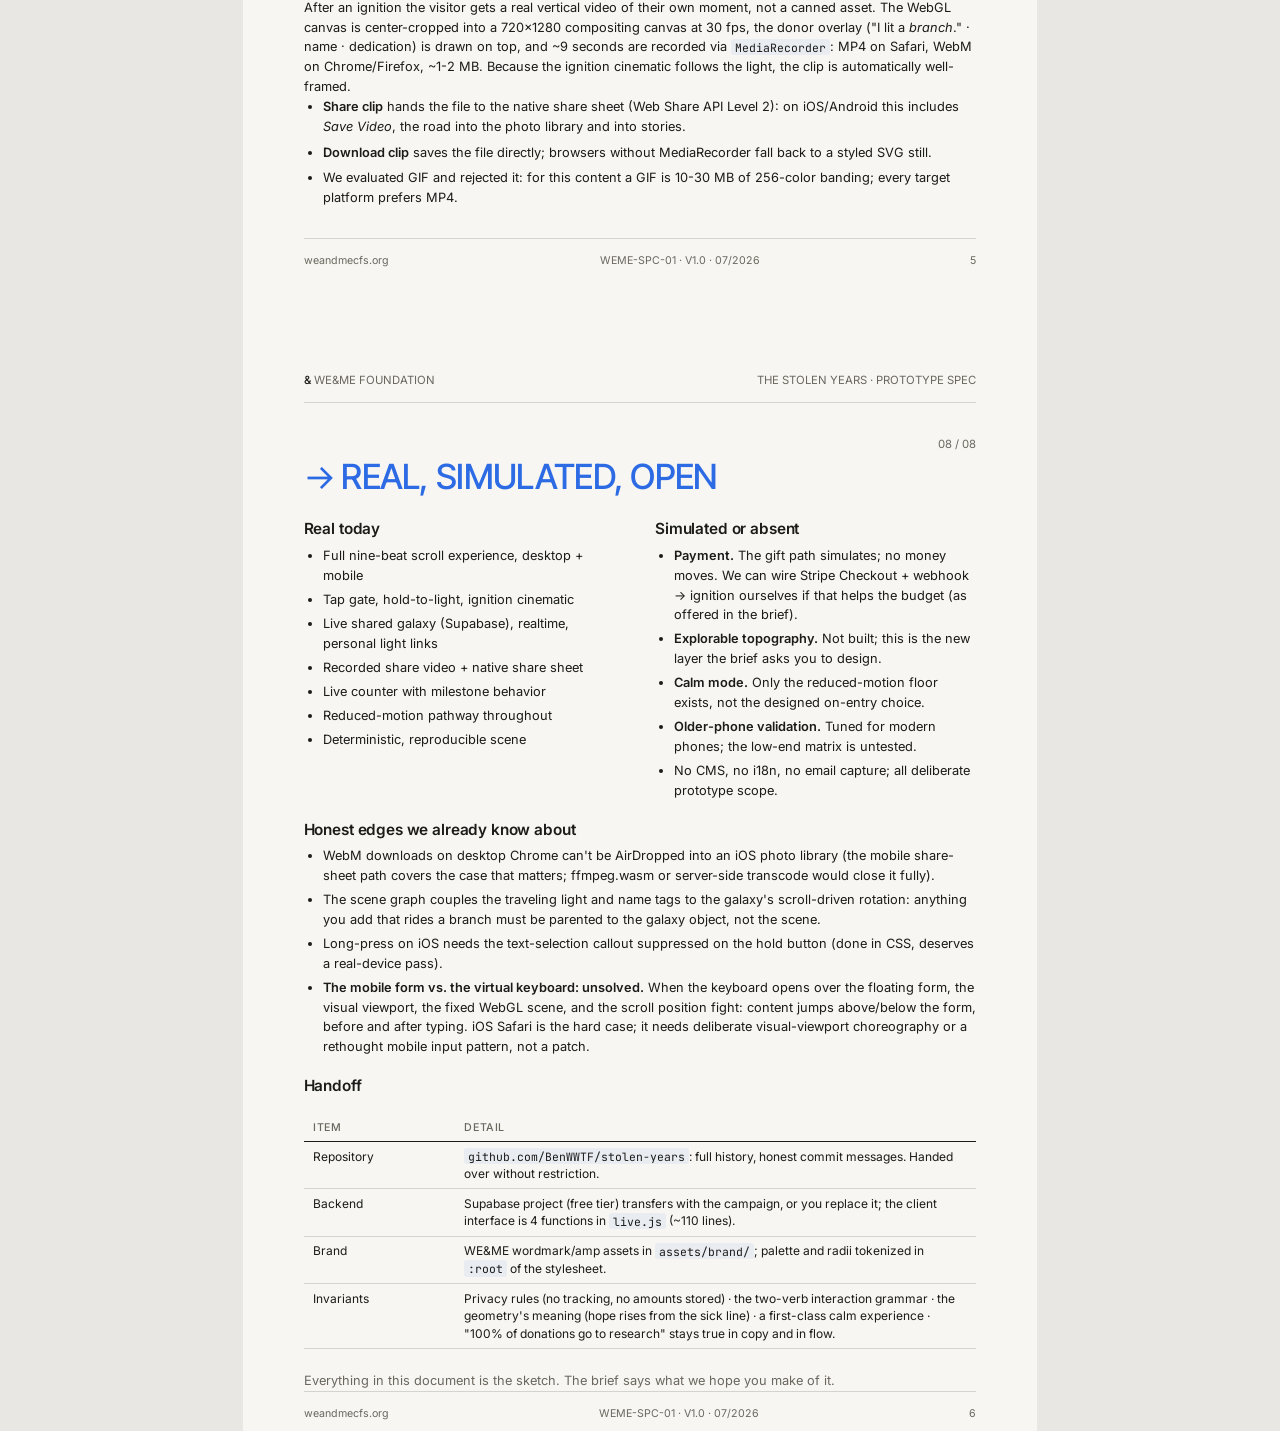
==== commit db17997a: "Spec doc polish: keyboard edge added, contacts removed, no em dashes Co-Authored-By: Claude Fable 5 " ====
--- a/docs/specs.html
+++ b/docs/specs.html
@@ -163,10 +163,10 @@
   <div class="cover-title">THE STOLEN<br />YEARS.<br /><span style="color:#9d9890;">Under the hood.</span></div>
   <p class="cover-sub">
     Prototype specification &amp; architecture. The technical companion to the
-    project brief (WEME-BRF-01): what the working mockup actually is, how it is
-    built, what is real, what is simulated, and what we hand over.
-  </p>
-  <div class="cover-badge">FOR wild. — the engineering read</div>
+    project brief: what the working mockup actually is, how it is built,
+    what is real, what is simulated, and what we hand over.
+  </p>
+  <div class="cover-badge">FOR wild. · the engineering read</div>
   <svg viewBox="0 0 800 120" style="width:100%; margin-top:16mm;" aria-hidden="true">
     <path class="beatline" d="M0,60 C200,40 320,80 420,62 S 650,30 800,55" opacity="0.9"/>
     <path class="beatline" d="M420,62 C520,80 600,105 720,112" opacity="0.35" stroke="#b08d5f"/>
@@ -187,12 +187,12 @@
   <p>
     The mockup at <a href="https://benwwtf.github.io/stolen-years/" style="color:var(--blue); text-decoration:none;">benwwtf.github.io/stolen-years</a>
     is not a video or a click-dummy: it is working software with a live shared backend. This document maps it
-    for your engineers — so you can judge quickly what is worth keeping, what you will replace, and where the
+    for your engineers, so you can judge quickly what is worth keeping, what you will replace, and where the
     genuinely unsolved work is.
   </p>
   <p>
     Everything described here is handed over without restriction. Treat the code as a foundation or as a
-    reference implementation to discard — both are fine with us. It was written to be read: vanilla ES modules,
+    reference implementation to discard; both are fine with us. It was written to be read: vanilla ES modules,
     no build step, no framework, comments where intent isn't obvious.
   </p>
   <div class="callout">One rule survives any rewrite: no tracking, no analytics, no cookies, and no donation
@@ -238,7 +238,7 @@
     <tr><th style="width:34mm;">Fact</th><th>Value</th></tr>
     <tr><td>Rendering</td><td>Three.js <span class="num">0.160</span> via import map (unpkg CDN) · WebGL2 · <code>EffectComposer</code> + <code>UnrealBloomPass</code></td></tr>
     <tr><td>Geometry</td><td>One <code>LineSegments2</code> instanced draw call for the whole field: <span class="num">260</span> lives desktop / <span class="num">140</span> mobile × 5 branches × 22 segments ≈ <span class="num">57k</span> vertices</td></tr>
-    <tr><td>Determinism</td><td>Seeded RNG (<code>mulberry32</code>, seed <span class="num">20260717</span>) — identical galaxy on every load, reproducible cinematography</td></tr>
+    <tr><td>Determinism</td><td>Seeded RNG (<code>mulberry32</code>, seed <span class="num">20260717</span>): identical galaxy on every load, reproducible cinematography</td></tr>
     <tr><td>Pixel ratio</td><td>capped at <span class="num">2</span> desktop, <span class="num">3</span> mobile (3× phones read a 2× canvas as blurry)</td></tr>
     <tr><td>Dependencies</td><td>Three.js and supabase-js. Nothing else. No bundler, no transpiler.</td></tr>
     <tr><td>Hosting</td><td>GitHub Pages (static). Deploy = <code>git push</code>.</td></tr>
@@ -249,24 +249,24 @@
 
   <h2>Visual grammar (this is the load-bearing part)</h2>
   <ul>
-    <li><b>The lived line</b> — white, a comet trail: dark in the far past, brightening toward the present. A pulse
+    <li><b>The lived line</b>: white, a comet trail: dark in the far past, brightening toward the present. A pulse
       of light travels along it in every beat; the line is alive before anything happens to it.</li>
-    <li><b>The sick timeline</b> — empathy beige <span class="mono" style="color:var(--beige);">#d4b896</span>, continues
+    <li><b>The sick timeline</b>: empathy beige <span class="mono" style="color:var(--beige);">#d4b896</span>, continues
       from the break, droops, and fades to black at its tip. This is "the stolen years" themselves. The word
       <i>stolen</i> in the copy carries the same color.</li>
-    <li><b>The hope fan</b> — three faint blue strands. Crucially, they rise <b>from a point on the sick branch</b>,
+    <li><b>The hope fan</b>: three faint blue strands. Crucially, they rise <b>from a point on the sick branch</b>,
       not from the break: research does not undo the infection, it bends the sick timeline upward from where
       the patient actually is. A donation ignites the middle strand
       (<span class="mono" style="color:var(--blue);">#2d6be4 → #bcdcff</span>); non-monetary actions ignite in lime
       (<span class="mono" style="color:#8fa844;">#c5e866</span>).</li>
   </ul>
   <div class="quiet">This anchoring decision (hope sprouts from the sick line) came out of the team's own review
-  and is deliberate. If you change it, change it knowingly — it is the sentence the geometry speaks.</div>
+  and is deliberate. If you change it, change it knowingly: it is the sentence the geometry speaks.</div>
 
   <h2>How the reveal works</h2>
   <p>
     All colors live in per-vertex buffers under additive blending, so <code>color × 0</code> is invisible.
-    The staged reveal across the nine beats is therefore pure color math on one geometry — no objects are
+    The staged reveal across the nine beats is therefore pure color math on one geometry; no objects are
     added or removed, ever. Ignitions blend a branch from its dormant color to its lit color over 1.4&nbsp;s;
     a per-life drift ("breathing") and the hero pulse are written into the same buffers each frame.
   </p>
@@ -274,8 +274,8 @@
   <h2>Performance posture</h2>
   <ul>
     <li>Mobile: fewer lives (140), thinner lines (1.7&nbsp;px vs 2.2&nbsp;px), softer bloom (0.65 vs 0.85), stronger pulse and drift so the small frame stays alive.</li>
-    <li>Bloom is <i>reduced</i> when the field is dense (the beat-4 stream, the finale) — more glow over many lines reads as grey fog; less glow keeps strands distinct.</li>
-    <li>Camera, reveal, and rotation all derive from one lerped scroll value read inside the rAF loop — no scroll handlers, no scroll-jacking.</li>
+    <li>Bloom is <i>reduced</i> when the field is dense (the beat-4 stream, the finale): more glow over many lines reads as grey fog; less glow keeps strands distinct.</li>
+    <li>Camera, reveal, and rotation all derive from one lerped scroll value read inside the rAF loop: no scroll handlers, no scroll-jacking.</li>
   </ul>
 
   <div class="foot"><span>weandmecfs.org</span><span>WEME-SPC-01 · V1.0 · 07/2026</span><span>2</span></div>
@@ -296,7 +296,7 @@
     <tr><td>01</td><td>A life wide open</td><td>intimate, line rides above the bottom-anchored text</td><td>only the hero's lived line + traveling pulse</td></tr>
     <tr><td>02</td><td>Then, everything changes</td><td>head-on at the break point</td><td><b>tap gate:</b> line stays intact until touched; the tap snaps it (bloom flash, branches unfold 1.6&nbsp;s, payoff copy fades in after)</td></tr>
     <tr><td>03</td><td>The Stolen Years</td><td>low angle on the sick branch</td><td>title beat; beige italic mirrors the branch</td></tr>
-    <tr><td>04</td><td>We cannot change the past</td><td>pulled back, the branch out of reach</td><td>—</td></tr>
+    <tr><td>04</td><td>We cannot change the past</td><td>pulled back, the branch out of reach</td><td>·</td></tr>
     <tr><td>05</td><td>Twenty million timelines</td><td><b>inside the stream</b>, fov 58</td><td>field surges to fill the frame edge-to-edge, then settles</td></tr>
     <tr><td>06</td><td>Better ideas</td><td>calm mid-shot</td><td>manifesto → hands into the CTA</td></tr>
     <tr><td>07</td><td>Light a branch</td><td>close on the light anchor</td><td>form; <b>hold-to-light</b> (2&nbsp;s charge); ignition cinematic takes over</td></tr>
@@ -321,15 +321,15 @@
   <div class="cols" style="margin-top:4mm;">
     <div>
       <h2 style="margin-top:0;">Destruction is a tap</h2>
-      <p>Instant, casual, almost accidental — that is how the disease arrives. At beat 02 the scroll story
+      <p>Instant, casual, almost accidental: that is how the disease arrives. At beat 02 the scroll story
       pauses on an intact line and a quiet prompt (<i>touch the line</i>). One tap anywhere breaks the timeline.</p>
-      <p class="mute" style="margin-top:2mm;">Soft gate: scrolling past breaks it automatically — the story can
+      <p class="mute" style="margin-top:2mm;">Soft gate: scrolling past breaks it automatically; the story can
       never stall. Under reduced motion the reveal stays scroll-driven and the copy is never hidden.</p>
     </div>
     <div>
       <h2 style="margin-top:0;">Creation is a hold</h2>
       <p>The submit button charges for 2 seconds under a sustained press; release early and the charge drains
-      back. Illness takes a second, repair takes commitment — the visitor's own fingers learn the difference.</p>
+      back. Illness takes a second, repair takes commitment: the visitor's own fingers learn the difference.</p>
       <p class="mute" style="margin-top:2mm;">Keyboard (Enter) and reduced-motion users submit instantly.
       An aborted press teaches the gesture: “Press and hold until it ignites.”</p>
     </div>
@@ -340,7 +340,7 @@
     On a completed hold the page briefly takes the camera away from the scroll: the form fades out, the camera
     chases the traveling light up the branch (donor name riding alongside as a CSS2D tag), rests on the newly
     lit timeline while the share clip finishes recording (~9.4&nbsp;s total), then auto-delivers the visitor to
-    the share beat. If the visitor scrolls during the sequence, control is theirs — we fall back to a toast.
+    the share beat. If the visitor scrolls during the sequence, control is theirs; we fall back to a toast.
     Camera scroll-control and follow-mode share one lerp state, so handoffs never snap.
   </p>
 
@@ -348,7 +348,7 @@
   <ul>
     <li>Desktop: the whole scene leans gently toward the cursor (pointer parallax on the camera target).</li>
     <li>The field breathes constantly (per-life sinusoidal drift); the hero pulse runs in every beat and continues through the fork into the lit branch after ignition.</li>
-    <li>Your brief asks for much more here (ripples, bending toward touch) — agreed, and nothing in the architecture blocks it: all positions live in one dynamic buffer that is already rewritten per frame.</li>
+    <li>Your brief asks for much more here (ripples, bending toward touch): agreed, and nothing in the architecture blocks it: all positions live in one dynamic buffer that is already rewritten per frame.</li>
   </ul>
 
   <h2>Accessibility as implemented</h2>
@@ -359,7 +359,7 @@
     <tr><td>Ignition</td><td>9.4&nbsp;s camera cinematic + auto-advance</td><td>no camera takeover; toast link instead</td></tr>
     <tr><td>Scene motion</td><td>pulse, drift, milestone bend, parallax</td><td>all disabled via <code>prefers-reduced-motion</code></td></tr>
   </table>
-  <div class="quiet">The brief's "two intensities" ask goes beyond this — a designed calm mode chosen on entry,
+  <div class="quiet">The brief's "two intensities" ask goes beyond this: a designed calm mode chosen on entry,
   not just an honored media query. We agree it is the right bar; the current behavior map above is the floor,
   not the ceiling.</div>
 
@@ -374,7 +374,7 @@
   <h1 class="section"><span class="arrow">→</span> THE LIVE LAYER</h1>
   <p>
     The galaxy is shared. Every ignition persists, every visitor sees all previous lights, and new ignitions
-    appear in real time while you watch — the page is never the same twice.
+    appear in real time while you watch; the page is never the same twice.
   </p>
   <table>
     <tr><th style="width:40mm;">Component</th><th>Behavior</th></tr>
@@ -382,25 +382,25 @@
     <tr><td>Security</td><td>Row Level Security: public read, constrained public insert, no update/delete. The publishable key in the client is public by design; the RLS policy is the actual boundary.</td></tr>
     <tr><td>Load</td><td>on page load, latest 400 ignitions light their branches instantly (settled, no animation); total count comes from an exact count query.</td></tr>
     <tr><td>Realtime</td><td>one WebSocket subscription on INSERT: someone else donates, a branch ignites live in your open tab.</td></tr>
-    <tr><td>Placement</td><td>ignition id hashes deterministically to a life in the galaxy — the same light occupies the same branch for every visitor, which makes personal links meaningful.</td></tr>
+    <tr><td>Placement</td><td>ignition id hashes deterministically to a life in the galaxy: the same light occupies the same branch for every visitor, which makes personal links meaningful.</td></tr>
     <tr><td>Share links</td><td><code>?light=&lt;id&gt;</code> greets the arriving visitor with the donor's light by name ("Anna's light is part of this galaxy").</td></tr>
     <tr><td>Counter</td><td>global campaign total; deliberately hidden below 10 so early days don't read as empty. Every 10th ignition bends the whole structure for a breath.</td></tr>
-    <tr><td>Offline</td><td>if Supabase is unreachable the page runs fully local — ignitions still animate, nothing errors.</td></tr>
+    <tr><td>Offline</td><td>if Supabase is unreachable the page runs fully local; ignitions still animate, nothing errors.</td></tr>
   </table>
 
   <div class="secno" style="margin-top:7mm;">07 / 08</div>
   <h1 class="section"><span class="arrow">→</span> THE SHARE CLIP</h1>
   <p>
-    After an ignition the visitor gets a real vertical video of their own moment — not a canned asset. The WebGL
+    After an ignition the visitor gets a real vertical video of their own moment, not a canned asset. The WebGL
     canvas is center-cropped into a 720×1280 compositing canvas at 30&nbsp;fps, the donor overlay ("I lit a
     <i>branch</i>." · name · dedication) is drawn on top, and ~9 seconds are recorded via
-    <code>MediaRecorder</code> — MP4 on Safari, WebM on Chrome/Firefox, ~1–2&nbsp;MB. Because the ignition
+    <code>MediaRecorder</code>: MP4 on Safari, WebM on Chrome/Firefox, ~1-2&nbsp;MB. Because the ignition
     cinematic follows the light, the clip is automatically well-framed.
   </p>
   <ul>
-    <li><b>Share clip</b> hands the file to the native share sheet (Web Share API Level 2) — on iOS/Android this includes <i>Save Video</i>, the road into the photo library and into stories.</li>
+    <li><b>Share clip</b> hands the file to the native share sheet (Web Share API Level 2): on iOS/Android this includes <i>Save Video</i>, the road into the photo library and into stories.</li>
     <li><b>Download clip</b> saves the file directly; browsers without MediaRecorder fall back to a styled SVG still.</li>
-    <li>We evaluated GIF and rejected it: for this content a GIF is 10–30&nbsp;MB of 256-color banding; every target platform prefers MP4.</li>
+    <li>We evaluated GIF and rejected it: for this content a GIF is 10-30&nbsp;MB of 256-color banding; every target platform prefers MP4.</li>
   </ul>
 
   <div class="foot"><span>weandmecfs.org</span><span>WEME-SPC-01 · V1.0 · 07/2026</span><span>5</span></div>
@@ -430,10 +430,10 @@
       <h2 style="margin-top:0;">Simulated or absent</h2>
       <ul>
         <li><b>Payment.</b> The gift path simulates; no money moves. We can wire Stripe Checkout + webhook → ignition ourselves if that helps the budget (as offered in the brief).</li>
-        <li><b>Explorable topography.</b> Not built — this is the new layer the brief asks you to design.</li>
+        <li><b>Explorable topography.</b> Not built; this is the new layer the brief asks you to design.</li>
         <li><b>Calm mode.</b> Only the reduced-motion floor exists, not the designed on-entry choice.</li>
         <li><b>Older-phone validation.</b> Tuned for modern phones; the low-end matrix is untested.</li>
-        <li>No CMS, no i18n, no email capture — all deliberate prototype scope.</li>
+        <li>No CMS, no i18n, no email capture; all deliberate prototype scope.</li>
       </ul>
     </div>
   </div>
@@ -441,18 +441,21 @@
   <h2>Honest edges we already know about</h2>
   <ul>
     <li>WebM downloads on desktop Chrome can't be AirDropped into an iOS photo library (the mobile share-sheet path covers the case that matters; ffmpeg.wasm or server-side transcode would close it fully).</li>
-    <li>The scene graph couples the traveling light and name tags to the galaxy's scroll-driven rotation — anything you add that rides a branch must be parented to the galaxy object, not the scene. We learned this the visible way.</li>
+    <li>The scene graph couples the traveling light and name tags to the galaxy's scroll-driven rotation: anything you add that rides a branch must be parented to the galaxy object, not the scene.</li>
     <li>Long-press on iOS needs the text-selection callout suppressed on the hold button (done in CSS, deserves a real-device pass).</li>
+    <li><b>The mobile form vs. the virtual keyboard: unsolved.</b> When the keyboard opens over the floating
+      form, the visual viewport, the fixed WebGL scene, and the scroll position fight: content jumps above/below
+      the form, before and after typing. iOS Safari is the hard case; it needs deliberate
+      visual-viewport choreography or a rethought mobile input pattern, not a patch.</li>
   </ul>
 
   <h2>Handoff</h2>
   <table>
     <tr><th style="width:40mm;">Item</th><th>Detail</th></tr>
-    <tr><td>Repository</td><td><code>github.com/BenWWTF/stolen-years</code> — full history, honest commit messages. Handed over without restriction.</td></tr>
-    <tr><td>Backend</td><td>Supabase project (free tier) transfers with the campaign, or you replace it — the client interface is 4 functions in <code>live.js</code> (~110 lines).</td></tr>
+    <tr><td>Repository</td><td><code>github.com/BenWWTF/stolen-years</code>: full history, honest commit messages. Handed over without restriction.</td></tr>
+    <tr><td>Backend</td><td>Supabase project (free tier) transfers with the campaign, or you replace it; the client interface is 4 functions in <code>live.js</code> (~110 lines).</td></tr>
     <tr><td>Brand</td><td>WE&amp;ME wordmark/amp assets in <code>assets/brand/</code>; palette and radii tokenized in <code>:root</code> of the stylesheet.</td></tr>
     <tr><td>Invariants</td><td>Privacy rules (no tracking, no amounts stored) · the two-verb interaction grammar · the geometry's meaning (hope rises from the sick line) · a first-class calm experience · "100% of donations go to research" stays true in copy and in flow.</td></tr>
-    <tr><td>Contact</td><td>Caroline Ströck · caroline@weandmecfs.org · technical questions: Benjamin Missbach</td></tr>
   </table>
 
   <p class="mute" style="margin-top:3mm;">
